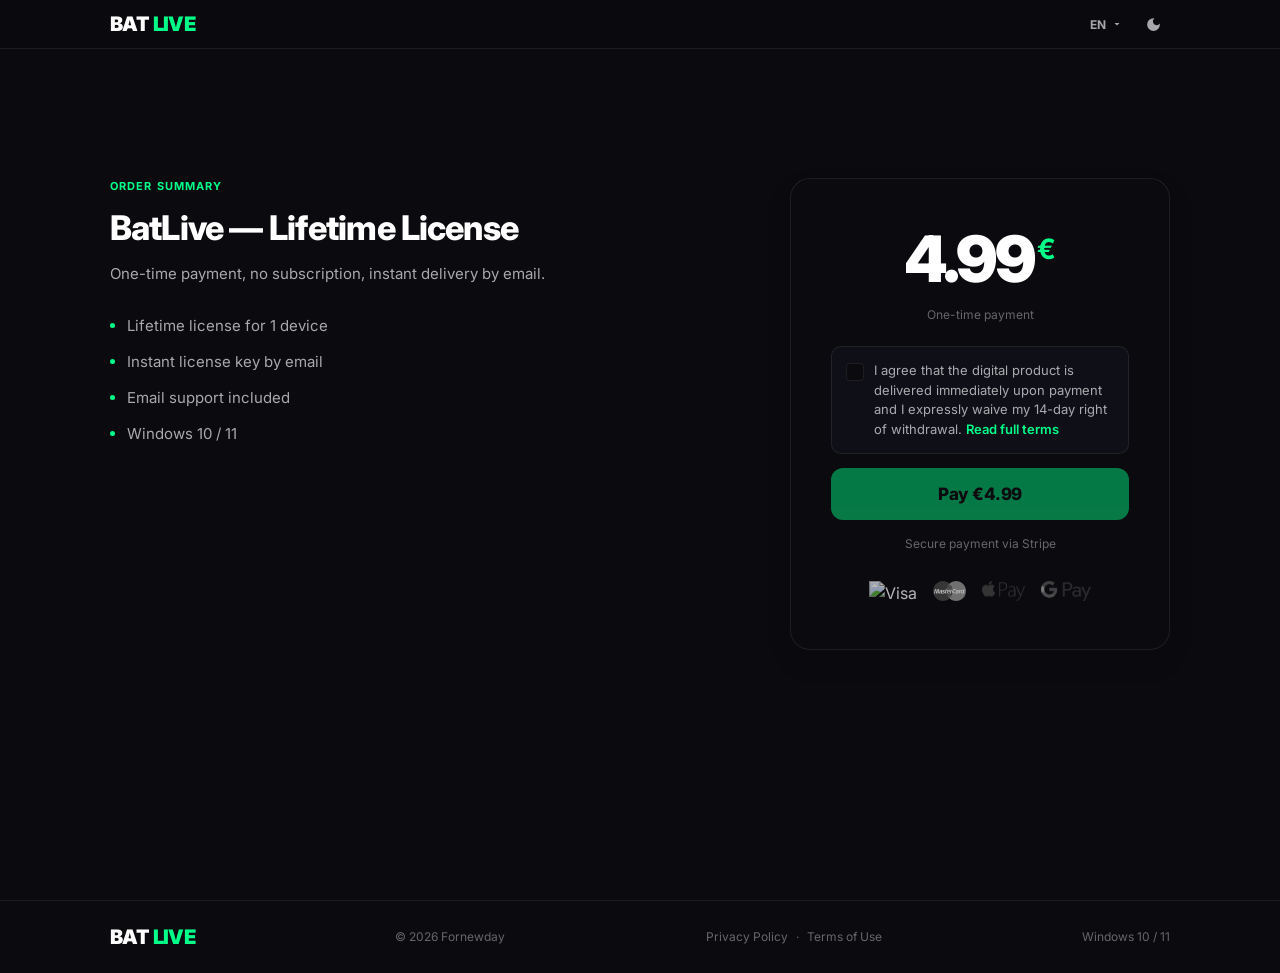
==== checkout.html @ e01558e9 "destapar landing completa" ====
<!DOCTYPE html>
<!-- ════════════════════════════════════════════════════════════════
     BATLIVE — CHECKOUT.HTML
     Página intermedia legal antes del Stripe Payment Link.
     Cliente debe aceptar renuncia al desistimiento (Art. 103.m LGDCU).

     ÍNDICE
     ────────────────────────────────────────────────────────────────
     1.  NAVBAR
     2.  CHECKOUT (resumen + casilla + botón)
     3.  FOOTER
     ════════════════════════════════════════════════════════════════ -->
<html lang="en">
<head>
  <meta charset="UTF-8">
  <script>
    // Aplicar tema guardado antes del render (evita flash)
    (function() {
      var t = localStorage.getItem('batlive-theme') || 'dark';
      document.documentElement.setAttribute('data-theme', t);
    })();
  </script>
  <meta name="viewport" content="width=device-width, initial-scale=1.0">
  <title>BatLive — Checkout</title>
  <link rel="icon" type="image/x-icon" href="img/favicon.ico">
  <link rel="icon" type="image/svg+xml" href="img/favicon.svg">
  <link rel="icon" type="image/png" sizes="96x96" href="img/favicon-96x96.png">
  <link rel="apple-touch-icon" href="img/apple-touch-icon.png">
  <link rel="manifest" href="img/site.webmanifest">
  <link rel="preconnect" href="https://fonts.googleapis.com">
  <link rel="preconnect" href="https://fonts.gstatic.com" crossorigin>
  <link href="https://fonts.googleapis.com/css2?family=Inter:wght@400;500;600;700;800;900&display=swap" rel="stylesheet">
  <link rel="stylesheet" href="style.css">
</head>
<body>

<!-- ── 1. NAVBAR ──────────────────────────────────────────── -->
<nav id="navbar">
  <div class="nav-inner">
    <a href="index.html" class="logo" style="text-decoration:none">BAT <span class="accent">LIVE</span></a>
    <div class="nav-right">
      <div class="lang-dropdown">
        <button class="lang-btn" id="lang-btn" onclick="toggleLangMenu(event)" aria-label="Idioma">
          <span id="lang-current">EN</span>
          <svg viewBox="0 0 24 24" fill="currentColor" width="12" height="12"><path d="M7 10l5 5 5-5z"/></svg>
        </button>
        <div class="lang-menu" id="lang-menu">
          <button onclick="setLang('en')" id="opt-en">English</button>
          <button onclick="setLang('es')" id="opt-es">Español</button>
          <button onclick="setLang('ru')" id="opt-ru">Русский</button>
        </div>
      </div>
      <button class="theme-btn" onclick="toggleTheme()" aria-label="Cambiar tema">
        <svg class="icon-moon" viewBox="0 0 24 24" fill="currentColor" width="17" height="17">
          <path d="M12 3a9 9 0 1 0 9 9c0-.46-.04-.92-.1-1.36a5.4 5.4 0 0 1-4.4 2.26 5.4 5.4 0 0 1-3.14-9.8c-.44-.06-.9-.1-1.36-.1z"/>
        </svg>
        <svg class="icon-sun" viewBox="0 0 24 24" fill="none" stroke="currentColor" stroke-width="2" stroke-linecap="round" width="17" height="17">
          <circle cx="12" cy="12" r="4" fill="currentColor" stroke="none"/>
          <line x1="12" y1="2"  x2="12" y2="5"/>
          <line x1="12" y1="19" x2="12" y2="22"/>
          <line x1="2"  y1="12" x2="5"  y2="12"/>
          <line x1="19" y1="12" x2="22" y2="12"/>
          <line x1="4.2"  y1="4.2"  x2="6.3"  y2="6.3"/>
          <line x1="17.7" y1="17.7" x2="19.8" y2="19.8"/>
          <line x1="4.2"  y1="19.8" x2="6.3"  y2="17.7"/>
          <line x1="17.7" y1="6.3"  x2="19.8" y2="4.2"/>
        </svg>
      </button>
    </div>
  </div>
</nav>

<!-- ── 2. CHECKOUT ────────────────────────────────────────── -->
<section class="checkout">
  <div class="container">
    <div class="checkout-card">

      <!-- columna izquierda: resumen producto -->
      <div class="checkout-left">
        <p class="eyebrow" id="co-eyebrow">Order summary</p>
        <h1 id="co-h1">BatLive — Lifetime License</h1>
        <p class="co-sub" id="co-sub">One-time payment, no subscription, instant delivery by email.</p>

        <ul class="co-includes">
          <li id="co-inc1">Lifetime license for 1 device</li>
          <li id="co-inc2">Instant license key by email</li>
          <li id="co-inc3">Email support included</li>
          <li id="co-inc4">Windows 10 / 11</li>
        </ul>
      </div>

      <!-- columna derecha: precio + casilla + botón -->
      <div class="checkout-right">
        <div class="co-price">
          <span class="co-price-num" id="co-price-num">4,99</span>
          <span class="co-price-cur">€</span>
        </div>
        <p class="co-price-note" id="co-price-note">One-time payment</p>

        <label class="co-consent">
          <input type="checkbox" id="co-consent-check">
          <span id="co-consent-text">
            I agree that the digital product is delivered immediately upon payment and I expressly waive my 14-day right of withdrawal.
            <a href="terms.html" target="_blank" id="co-terms-link">Read full terms</a>
          </span>
        </label>

        <button class="btn-primary" id="co-pay-btn" disabled onclick="goToStripe()">
          <span id="co-pay-text">Pay 4,99 €</span>
        </button>

        <p class="co-secure" id="co-secure">Secure payment via Stripe</p>

        <div class="price-methods" aria-label="Payment methods">
          <img src="./img/pay-visa.png" alt="Visa">
          <img src="./img/pay-mastercard.png" alt="Mastercard">
          <img src="./img/pay-applepay.png" alt="Apple Pay">
          <img src="./img/pay-googlepay.png" alt="Google Pay">
        </div>
      </div>

    </div>
  </div>
</section>

<!-- ── 3. FOOTER ──────────────────────────────────────────── -->
<footer>
  <div class="container footer-inner">
    <div class="logo">BAT <span class="accent">LIVE</span></div>
    <p class="footer-copy" id="footer-copy">© 2026 Fornewday</p>
    <div class="footer-links">
      <a href="privacy.html" id="footer-privacy">Privacy Policy</a>
      <span class="footer-sep">·</span>
      <a href="terms.html" id="footer-terms">Terms of Use</a>
    </div>
    <p class="footer-right" id="footer-right">Windows 10 / 11</p>
  </div>
</footer>

<script src="script.js"></script>
<script src="checkout.js"></script>
</body>
</html>
---- style.css ----
/* ════════════════════════════════════════════════════════════════
   BATLIVE — STYLE.CSS

   ÍNDICE
   ────────────────────────────────────────────────────────────────
   1.  RESET & BASE
   2.  VARIABLES (:root / [data-theme="light"])
   3.  NAVBAR
   4.  HERO
   5.  STATUS BAR
   6.  TÍTULOS / EYEBROW COMUNES
   7.  WHAT (pillars)
   8.  STATS
   9.  FEATURES
   10. SCREENSHOTS
   11. STATE (estado y ajustes)
   12. PRICING
   13. FAQ
   14. CONTACT
   15. CHECKOUT
   16. THANKYOU
   17. FOOTER
   18. SCROLL REVEAL (animaciones)
   19. ACCESIBILIDAD (prefers-reduced-motion)
   20. RESPONSIVE — TABLET (max-width: 900px)
   21. RESPONSIVE — MÓVIL (max-width: 600px)
   22. RESPONSIVE — MÓVIL PEQUEÑO (max-width: 380px)
   ════════════════════════════════════════════════════════════════ */


/* ── 1. RESET & BASE ─────────────────────────────────────────── */
*, *::before, *::after { margin: 0; padding: 0; box-sizing: border-box; }

html {
  scroll-behavior: smooth;
  font-size: 16px;
}

/* Red de seguridad: nunca scroll horizontal, pase lo que pase */
html, body {
  max-width: 100%;
  overflow-x: hidden;
}

body {
  font-family: 'Inter', -apple-system, "Segoe UI", sans-serif;
  background: var(--bg);
  color: var(--text);
  line-height: 1.6;
  transition: background 0.3s, color 0.3s;
  -webkit-font-smoothing: antialiased;
}

.accent { color: var(--accent); }

.container {
  max-width: 1140px;
  margin: 0 auto;
  padding: 0 40px;
}


/* ── 2. VARIABLES ─────────────────────────────────────────────── */
:root {
  --accent:      #00ff88;
  --accent-glow: rgba(0, 255, 136, 0.18);
  --bg:          #0a0a0f;
  --bg-2:        #0f0f18;
  --bg-3:        #13131e;
  --text:        #ffffff;
  --text-2:      rgba(255,255,255,0.65);
  --text-3:      rgba(255,255,255,0.38);
  --border:      rgba(255,255,255,0.08);
  --card-bg:     #111118;
  --nav-bg:      rgba(10,10,15,0.82);
  --shadow:      0 0 0 1px rgba(255,255,255,0.06);
}

[data-theme="light"] {
  --accent:      #00c853;
  --accent-glow: rgba(0, 200, 83, 0.15);
  --bg:          #ffffff;
  --bg-2:        #f4f4f7;
  --bg-3:        #ebebf0;
  --text:        #111118;
  --text-2:      rgba(17,17,24,0.62);
  --text-3:      rgba(17,17,24,0.38);
  --border:      rgba(17,17,24,0.08);
  --card-bg:     #f8f8fb;
  --nav-bg:      rgba(255,255,255,0.85);
  --shadow:      0 0 0 1px rgba(17,17,24,0.07);
}


/* ── 3. NAVBAR ────────────────────────────────────────────────── */
nav {
  position: fixed; top: 0; left: 0; right: 0; z-index: 100;
  background: var(--nav-bg);
  backdrop-filter: blur(14px);
  -webkit-backdrop-filter: blur(14px);
  border-bottom: 1px solid var(--border);
  transition: background 0.3s, border-color 0.3s;
}
.nav-inner {
  max-width: 1140px;
  margin: 0 auto;
  padding: 8px 40px;
  display: flex; justify-content: space-between; align-items: center;
}

nav .logo,
nav .nav-right {
  pointer-events: auto;
}

.logo {
  font-size: 20px; font-weight: 900;
  letter-spacing: -0.03em;
  color: var(--text);
  user-select: none;
}

.nav-right { display: flex; gap: 4px; align-items: center; }

/* lang */
.lang-dropdown { position: relative; }
.lang-btn {
  background: none; border: none; cursor: pointer;
  font-family: inherit; font-size: 12px; font-weight: 700;
  color: var(--text-2); letter-spacing: 0.05em;
  padding: 6px 10px; border-radius: 6px;
  display: flex; align-items: center; gap: 4px;
  transition: background 0.18s, color 0.18s;
}
.lang-btn:hover { background: var(--border); color: var(--text); }

.lang-menu {
  position: absolute; top: calc(100% + 6px); right: 0;
  min-width: 110px; padding: 5px;
  border-radius: 10px;
  background: var(--card-bg);
  border: 1px solid var(--border);
  box-shadow: 0 12px 36px rgba(0,0,0,0.24);
  display: none; flex-direction: column;
  z-index: 200;
}
.lang-menu.open { display: flex; }
.lang-menu button {
  background: none; border: none; cursor: pointer;
  font-family: inherit; font-size: 13px; font-weight: 600;
  color: var(--text-2); text-align: left;
  padding: 8px 12px; border-radius: 6px;
  transition: background 0.15s, color 0.15s;
}
.lang-menu button:hover { background: var(--border); color: var(--text); }
.lang-menu button.active { color: var(--accent); }

/* theme */
.theme-btn {
  background: none; border: none; cursor: pointer;
  color: var(--text-2); padding: 7px 8px; border-radius: 6px;
  display: flex; align-items: center;
  transition: background 0.18s, color 0.18s;
}
.theme-btn:hover { background: var(--border); color: var(--text); }

[data-theme="dark"]  .icon-sun  { display: none; }
[data-theme="light"] .icon-moon { display: none; }


/* ── 4. HERO ──────────────────────────────────────────────────── */
.hero {
  min-height: auto;
  display: flex; align-items: center;
  padding: 110px 0 80px;
}

.hero-inner {
  max-width: 1140px; margin: 0 auto; width: 100%;
  padding: 0 40px;
  display: grid;
  grid-template-columns: 1.3fr 0.7fr;
  gap: 40px;
  align-items: center;
}

.hero-text h1 {
  font-size: clamp(40px, 4.2vw, 60px);
  font-weight: 900;
  line-height: 1.08;
  letter-spacing: -0.035em;
  margin-bottom: 22px;
}

.hero-sub {
  font-size: 18px; color: var(--text-2); line-height: 1.6;
  max-width: none; margin-bottom: 40px;
  white-space: nowrap;
}

/* CTA */
.cta-block { display: flex; flex-direction: column; align-items: flex-start; gap: 12px; }

.btn-primary {
  display: inline-flex; align-items: center; gap: 10px;
  background: var(--accent); color: #0a0a0f;
  padding: 16px 32px; border-radius: 12px;
  font-size: 17px; font-weight: 800; letter-spacing: -0.01em;
  text-decoration: none; cursor: pointer;
  transition: transform 0.2s, box-shadow 0.2s;
  white-space: nowrap;
}
.btn-primary:hover {
  transform: translateY(-2px);
  box-shadow: 0 12px 36px var(--accent-glow);
}
.btn-primary:active { transform: translateY(0); }

[data-theme="light"] .btn-primary { color: #ffffff; }

.cta-note {
  font-size: 12px; color: var(--text-3); font-weight: 500;
  padding-left: 4px;
}

/* imagen hero */
.hero-visual {
  display: flex; justify-content: center; align-items: center;
}

.app-frame {
  position: relative;
  display: flex; justify-content: center; align-items: center;
}

.app-frame::before {
  content: '';
  position: absolute;
  width: 70%; height: 70%;
  background: var(--accent);
  filter: blur(80px);
  opacity: 0.07;
  border-radius: 50%;
  pointer-events: none;
}

.app-frame img {
  max-height: 560px; width: auto; max-width: 100%;
  position: relative; z-index: 1;
  border-radius: 8px;
}

.img-placeholder {
  display: flex; flex-direction: column;
  align-items: center; justify-content: center; gap: 12px;
  width: 280px; height: 460px;
  max-width: 100%;
  border: 1.5px dashed var(--border);
  border-radius: 16px;
  color: var(--text-3); font-size: 12px;
}

/* animación entrada hero */
.hero-text { animation: fade-up 0.55s ease-out both; }
.hero-visual { animation: fade-up 0.55s ease-out 0.12s both; }

@keyframes fade-up {
  from { opacity: 0; transform: translateY(24px); }
  to   { opacity: 1; transform: translateY(0); }
}


/* ── 5. STATUS BAR — firma del diseño ────────────────────────── */
.status-bar {
  display: inline-flex; align-items: center; gap: 8px;
  padding: 7px 14px;
  border-radius: 100px;
  background: var(--accent-glow);
  border: 1px solid color-mix(in srgb, var(--accent) 30%, transparent);
  font-size: 12px; font-weight: 600;
  color: var(--accent);
  margin-bottom: 26px;
  white-space: nowrap;
}

.status-dot {
  width: 7px; height: 7px; border-radius: 50%;
  background: var(--accent);
  animation: pulse-dot 2s ease-in-out infinite;
}

.status-text { opacity: 0.9; }
.status-charge { display: flex; align-items: center; opacity: 0.7; }

@keyframes pulse-dot {
  0%, 100% { opacity: 1; transform: scale(1); }
  50%       { opacity: 0.5; transform: scale(0.75); }
}


/* ── 6. TÍTULOS / EYEBROW COMUNES ────────────────────────────── */
.eyebrow {
  font-size: 11px; font-weight: 700; letter-spacing: 0.1em;
  text-transform: uppercase; color: var(--accent);
  margin-bottom: 12px;
}

section h2 {
  font-size: clamp(30px, 3.5vw, 44px);
  font-weight: 800; letter-spacing: -0.03em;
  line-height: 1.12;
  color: var(--text);
  margin-bottom: 14px;
}

.section-sub {
  font-size: 17px; color: var(--text-2); line-height: 1.55;
}


/* ── 7. WHAT (pillars) ────────────────────────────────────────── */
.what {
  padding: 62px 0;
  background: var(--bg-2);
  border-top: 1px solid var(--border);
  border-bottom: 1px solid var(--border);
}

.what-header {
  margin-bottom: 72px;
}

.pillars {
  display: grid; grid-template-columns: repeat(3, 1fr);
  gap: 16px;
}

.pillar {
  padding: 44px 36px;
  background: var(--card-bg);
  border: 1px solid var(--border);
  transition: border-color 0.25s;
}
.pillar:first-child  { border-radius: 16px 0 0 16px; }
.pillar:last-child   { border-radius: 0 16px 16px 0; }
.pillar:hover { border-color: color-mix(in srgb, var(--accent) 35%, transparent); }

.pillar-icon {
  width: 48px; height: 48px;
  display: flex; align-items: center; justify-content: center;
  border-radius: 12px;
  background: var(--border);
  color: var(--text-2);
  margin-bottom: 24px;
  transition: background 0.25s, color 0.25s;
}

.pillar-icon--accent {
  background: var(--accent-glow);
  color: var(--accent);
}

.pillar:hover .pillar-icon {
  background: var(--accent-glow);
  color: var(--accent);
}

.pillar h3 {
  font-size: 16px; font-weight: 700;
  margin-bottom: 10px; color: var(--text);
}

.pillar p {
  font-size: 15px; color: var(--text-2); line-height: 1.55;
}


/* ── 8. STATS ─────────────────────────────────────────────────── */
.stats {
  padding: 46px 0;
}

.stats-grid {
  display: grid;
  grid-template-columns: 1fr 1px 1fr 1px 1fr;
  gap: 0;
  align-items: center;
  margin-bottom: 28px;
}

.stat {
  text-align: center;
  padding: 20px 40px;
}

.stat-num {
  font-size: clamp(40px, 4.5vw, 60px);
  font-weight: 900; letter-spacing: -0.04em;
  color: var(--text); line-height: 1;
  margin-bottom: 10px;
}

.stat-unit {
  font-size: clamp(20px, 2.4vw, 30px);
  color: var(--accent);
  font-weight: 700;
}

.stat-label {
  font-size: 14px; color: var(--text-3);
  font-weight: 500; letter-spacing: 0.01em;
}

.stat-divider {
  background: var(--border);
  height: 60px;
  width: 1px;
  justify-self: center;
}

.stats-footnote {
  text-align: center;
  font-size: 11px; color: var(--text-3);
  letter-spacing: 0.01em;
}


/* ── 9. FEATURES ──────────────────────────────────────────────── */
.features {
  padding: 62px 0;
  background: var(--bg-2);
  border-top: 1px solid var(--border);
  border-bottom: 1px solid var(--border);
}

.features-header {
  margin-bottom: 64px;
}

.feat-grid {
  list-style: none;
  display: grid;
  grid-template-columns: 1fr 1fr;
  column-gap: 60px;
  row-gap: 0;
}

.feat-item {
  display: flex; align-items: flex-start; gap: 18px;
  padding: 22px 0;
  border-bottom: 1px solid var(--border);
}
.feat-grid > .feat-item:nth-child(1),
.feat-grid > .feat-item:nth-child(2) {
  border-top: 1px solid var(--border);
}

.feat-icon {
  flex-shrink: 0;
  width: 48px; height: 48px;
  display: flex; align-items: center; justify-content: center;
  border-radius: 12px;
  background: var(--border);
  color: var(--text-2);
  margin-top: 2px;
  transition: background 0.2s, color 0.2s;
}
.feat-icon svg {
  width: 26px; height: 26px;
}
.feat-item:hover .feat-icon {
  background: var(--accent-glow);
  color: var(--accent);
}

.feat-item strong {
  display: block;
  font-size: 16px; font-weight: 700;
  color: var(--text); margin-bottom: 4px;
}
.feat-item p {
  font-size: 15px; color: var(--text-2); line-height: 1.5; margin: 0;
}

/* ── 10. SCREENSHOTS ──────────────────────────────────────────── */
.screenshots {
  padding: 62px 0 50px;
}
.screenshots-header {
  margin-bottom: 56px;
}
.ss-grid-top {
  display: grid;
  grid-template-columns: repeat(3, 1fr);
  gap: 60px;
  margin-bottom: 0;
}
.ss-item {
  display: flex; flex-direction: column;
}
.ss-item img {
  width: 100%;
  max-width: 340px;
  border-radius: 10px;
  border: 1px solid var(--border);
  display: block;
}
.ss-placeholder {
  display: none;
  width: 100%; aspect-ratio: 476/803;
  border: 1.5px dashed var(--border);
  border-radius: 10px;
  align-items: center; justify-content: center;
  font-size: 11px; color: var(--text-3);
}
.ss-caption {
  margin-top: 10px;
  font-size: 12px; color: var(--text-3);
  text-align: center;
}


/* ── 11. STATE (estado y ajustes) ─────────────────────────────── */
.state {
  padding: 62px 0;
  background: var(--bg-2);
  border-top: 1px solid var(--border);
  border-bottom: 1px solid var(--border);
}
.state-header {
  margin-bottom: 56px;
}

.state-grid {
  display: flex;
  justify-content: space-between;
  align-items: flex-start;
  gap: 40px;
  margin-bottom: 64px;
}
.state-shot {
  display: block;
  max-width: 520px;
  width: 47%;
  height: auto;
  border-radius: 12px;
  border: 1px solid var(--border);
  box-shadow: var(--shadow), 0 20px 48px rgba(0,0,0,0.24);
}
.state-shot--left  { margin-right: auto; }
.state-shot--right { margin-left: auto; }

.state-diag {
  display: flex; align-items: flex-start; gap: 18px;
  max-width: none;
  margin: 0;
}
.state-diag-icon {
  flex-shrink: 0;
  width: 48px; height: 48px;
  display: flex; align-items: center; justify-content: center;
  border-radius: 12px;
  background: color-mix(in srgb, var(--accent) 12%, transparent);
  color: var(--accent);
  margin-top: 2px;
}
.state-diag-icon svg {
  width: 26px; height: 26px;
}
.state-diag-text h3 {
  font-size: 16px; font-weight: 800;
  color: var(--text); margin: 0 0 6px;
  letter-spacing: -0.01em;
}
.state-diag-text p {
  font-size: 15px; color: var(--text-2);
  line-height: 1.6; margin: 0;
}
.state-diag-text .dot-sep {
  display: inline-block;
  width: 5px; height: 5px;
  border-radius: 50%;
  background: var(--accent);
  vertical-align: middle;
  margin: 0 6px 2px;
}


/* ── 12. PRICING ──────────────────────────────────────────────── */
.pricing {
  padding: 62px 0;
}
.pricing-card {
  display: grid;
  grid-template-columns: 1fr 380px;
  gap: 60px;
  align-items: start;
}
.pricing-left h2 {
  white-space: nowrap;
}

.price-perks {
  list-style: none;
  margin-top: 28px;
  display: flex; flex-direction: column; gap: 18px;
}
.price-perks li {
  display: flex; align-items: center; gap: 12px;
  font-size: 15px; color: var(--text-2);
}
.price-perks li::before {
  content: '';
  width: 5px; height: 5px;
  border-radius: 50%;
  background: var(--accent);
  flex-shrink: 0;
}

.price-extra-block {
  display: flex;
  align-items: center;
  gap: 12px;
  margin-top: 32px;
  padding-left: 0;
}
.price-extra-icon {
  flex-shrink: 0;
  width: 48px; height: 48px;
  display: flex; align-items: center; justify-content: center;
  border-radius: 12px;
  background: color-mix(in srgb, var(--accent) 12%, transparent);
  color: var(--accent);
}
.price-extra {
  font-size: 15px;
  color: var(--text-2);
  line-height: 1.5;
  margin: 0;
  white-space: nowrap;
}
.price-methods {
  display: flex;
  justify-content: center;
  align-items: center;
  gap: 16px;
  margin-top: 14px;
}
.price-methods img {
  height: 20px;
  width: auto;
  display: block;
  opacity: 0.7;
}

.pricing-right {
  display: flex; flex-direction: column;
  align-items: center; gap: 20px;
  padding: 48px 40px;
  border-radius: 20px;
  background: var(--bg);
  border: 1px solid var(--border);
  box-shadow: 0 12px 32px rgba(0,0,0,0.06);
  text-align: center;
  width: 100%;
}
.pricing-right .price-amount {
  margin-bottom: 8px;
}
.price-amount {
  display: flex; align-items: flex-start; gap: 4px;
  line-height: 1;
}
.price-num {
  font-size: 64px; font-weight: 900;
  letter-spacing: -0.04em;
  color: var(--text);
}
.price-currency {
  font-size: 28px; font-weight: 700;
  color: var(--accent);
  padding-top: 8px;
}

.price-secure {
  font-size: 12px; color: var(--text-3);
}

.pricing-right .btn-primary {
  padding: 16px 56px;
  font-size: 17px;
}


/* ── 13. FAQ ──────────────────────────────────────────────────── */
.faq {
  padding: 62px 0;
  background: var(--bg-2);
  border-top: 1px solid var(--border);
  border-bottom: 1px solid var(--border);
}
.faq-header { margin-bottom: 48px; }
.faq-list {
  display: grid;
  grid-template-columns: 1fr 1fr;
  grid-template-rows: repeat(5, auto);
  grid-auto-flow: column;
  gap: 0 60px;
}
.faq-item {
  border-bottom: 1px solid var(--border);
}
.faq-item:nth-child(1),
.faq-item:nth-child(6) {
  border-top: 1px solid var(--border);
}
.faq-q {
  width: 100%; background: none; border: none;
  display: flex; justify-content: space-between; align-items: center;
  padding: 22px 0; gap: 20px;
  font-family: inherit; font-size: 16px; font-weight: 600;
  color: var(--text); cursor: pointer; text-align: left;
}
.faq-arrow {
  flex-shrink: 0; color: var(--text-3);
  transition: transform 0.25s;
}
.faq-item.open .faq-arrow { transform: rotate(180deg); }
.faq-a {
  overflow: hidden; max-height: 0;
  transition: max-height 0.3s ease, padding 0.3s ease;
}
.faq-item.open .faq-a { max-height: 200px; padding-bottom: 20px; }
.faq-a p { font-size: 15px; color: var(--text-2); line-height: 1.6; }


/* ── 14. CONTACT ──────────────────────────────────────────────── */
.contact {
  padding: 50px 0;
}
.contact-inner {
  display: flex; align-items: center; gap: 32px;
  flex-wrap: wrap;
}
.contact-icon {
  width: 48px; height: 48px; flex-shrink: 0;
  display: flex; align-items: center; justify-content: center;
  border-radius: 12px;
  background: color-mix(in srgb, var(--accent) 12%, transparent);
  color: var(--accent);
}
.contact-text { flex: 1; min-width: 200px; }
.contact-text h2 {
  font-size: 22px; font-weight: 800;
  margin-bottom: 6px;
}
.contact-text p { font-size: 15px; color: var(--text-2); }

/* modal soporte */
.modal-overlay {
  display: none;
  position: fixed; inset: 0; z-index: 1000;
  background: rgba(0,0,0,0.55);
  backdrop-filter: blur(6px);
  -webkit-backdrop-filter: blur(6px);
  align-items: center; justify-content: center;
}
.modal-overlay.open {
  display: flex;
}

.modal-box {
  position: relative;
  width: 100%; max-width: 480px;
  margin: 20px;
  padding: 40px 36px 36px;
  border-radius: 20px;
  background: var(--card-bg);
  border: 1px solid var(--border);
  box-shadow: 0 24px 64px rgba(0,0,0,0.35);
  animation: modal-in 0.25s ease-out;
}

@keyframes modal-in {
  from { opacity: 0; transform: translateY(16px) scale(0.97); }
  to   { opacity: 1; transform: translateY(0) scale(1); }
}

.modal-close {
  position: absolute; top: 16px; right: 16px;
  background: none; border: none; cursor: pointer;
  color: var(--text-3); padding: 4px;
  border-radius: 6px;
  transition: background 0.18s, color 0.18s;
}
.modal-close:hover {
  background: var(--border); color: var(--text);
}

.modal-box h3 {
  font-size: 20px; font-weight: 800;
  color: var(--text); margin-bottom: 24px;
}

.modal-box label {
  display: block;
  font-size: 12px; font-weight: 700;
  color: var(--text-3);
  letter-spacing: 0.04em;
  text-transform: uppercase;
  margin-bottom: 6px;
}

.modal-box input,
.modal-box select,
.modal-box textarea {
  width: 100%;
  padding: 12px 14px;
  border-radius: 10px;
  border: 1px solid var(--border);
  background: var(--bg);
  color: var(--text);
  font-family: inherit;
  font-size: 15px;
  margin-bottom: 18px;
  transition: border-color 0.2s;
  outline: none;
}
.modal-box input:focus,
.modal-box select:focus,
.modal-box textarea:focus {
  border-color: var(--accent);
}

.modal-box select {
  cursor: pointer;
  appearance: none;
  -webkit-appearance: none;
  background-image: url("data:image/svg+xml,%3Csvg viewBox='0 0 24 24' fill='%2388888a' xmlns='http://www.w3.org/2000/svg'%3E%3Cpath d='M7 10l5 5 5-5z'/%3E%3C/svg%3E");
  background-repeat: no-repeat;
  background-position: right 12px center;
  background-size: 16px;
  padding-right: 36px;
}

.modal-box textarea {
  resize: vertical;
  min-height: 100px;
}

.modal-box .btn-primary {
  width: 100%;
  justify-content: center;
  margin-top: 4px;
  border: none;
  outline: none;
  font-family: inherit;
}
.modal-box .btn-primary:focus,
.modal-box .btn-primary:focus-visible {
  outline: none;
  box-shadow: 0 12px 36px var(--accent-glow);
}
.modal-box .btn-primary:disabled {
  opacity: 0.6;
  cursor: not-allowed;
  transform: none;
  box-shadow: none;
}

.modal-status {
  text-align: center;
  font-size: 13px;
  font-weight: 600;
  margin-top: 14px;
  min-height: 20px;
}
.modal-status.ok  { color: var(--accent); }
.modal-status.err { color: #ff5555; }


/* ── 15. CHECKOUT ─────────────────────────────────────────────── */
.checkout {
  padding: 130px 0 80px;
  min-height: 100vh;
}

.checkout-card {
  display: grid;
  grid-template-columns: 1fr 380px;
  gap: 60px;
  align-items: start;
  padding: 48px 0;
}

.checkout-left h1 {
  font-size: clamp(26px, 3vw, 34px);
  font-weight: 800;
  letter-spacing: -0.025em;
  line-height: 1.2;
  margin: 6px 0 14px;
  color: var(--text);
}

.co-sub {
  font-size: 15px;
  color: var(--text-2);
  line-height: 1.55;
  margin-bottom: 28px;
}

.co-includes {
  list-style: none;
  display: flex; flex-direction: column;
  gap: 12px;
  margin-bottom: 32px;
}
.co-includes li {
  display: flex; align-items: center; gap: 12px;
  font-size: 15px;
  color: var(--text-2);
}
.co-includes li::before {
  content: '';
  width: 5px; height: 5px;
  border-radius: 50%;
  background: var(--accent);
  flex-shrink: 0;
}

/* columna derecha */
.checkout-right {
  display: flex; flex-direction: column;
  align-items: center; gap: 14px;
  padding: 48px 40px;
  border-radius: 20px;
  background: var(--bg);
  border: 1px solid var(--border);
  box-shadow: 0 12px 32px rgba(0,0,0,0.06);
  text-align: center;
  width: 100%;
}

.co-price {
  display: flex; align-items: flex-start; gap: 4px;
  line-height: 1;
}
.co-price-num {
  font-size: 64px; font-weight: 900;
  letter-spacing: -0.04em;
  color: var(--text);
}
.co-price-cur {
  font-size: 28px; font-weight: 700;
  color: var(--accent);
  padding-top: 8px;
}
.co-price-note {
  font-size: 12px; color: var(--text-3);
  margin-bottom: 8px;
}

.co-consent {
  display: flex; align-items: flex-start; gap: 10px;
  text-align: left;
  font-size: 13px;
  color: var(--text-2);
  line-height: 1.5;
  padding: 14px;
  border-radius: 10px;
  background: var(--bg-2);
  border: 1px solid var(--border);
  cursor: pointer;
  width: 100%;
}
.co-consent input[type="checkbox"] {
  flex-shrink: 0;
  width: 18px; height: 18px;
  margin-top: 2px;
  cursor: pointer;
  appearance: none;
  -webkit-appearance: none;
  border: 1.5px solid var(--border);
  border-radius: 4px;
  background: var(--bg);
  position: relative;
  transition: background 0.15s, border-color 0.15s;
}
.co-consent input[type="checkbox"]:checked {
  background: var(--accent);
  border-color: var(--accent);
}
.co-consent input[type="checkbox"]:checked::after {
  content: '';
  position: absolute;
  left: 5px; top: 1px;
  width: 5px; height: 10px;
  border: solid #ffffff;
  border-width: 0 2px 2px 0;
  transform: rotate(45deg);
}
.co-consent a {
  color: var(--accent);
  text-decoration: none;
  font-weight: 600;
}
.co-consent a:hover { text-decoration: underline; }

#co-pay-btn {
  width: 100%;
  justify-content: center;
  border: none;
  outline: none;
  font-family: inherit;
}
#co-pay-btn:disabled {
  opacity: 0.45;
  cursor: not-allowed;
  transform: none;
  box-shadow: none;
}
#co-pay-btn:focus,
#co-pay-btn:focus-visible {
  outline: none;
}

.co-secure {
  font-size: 12px; color: var(--text-3);
}


/* ── 16. THANKYOU ─────────────────────────────────────────────── */
.thankyou {
  padding: 130px 0 80px;
  min-height: 100vh;
  display: flex;
  align-items: center;
}
.thankyou-card {
  max-width: 820px;
  margin: 0 auto;
  padding: 56px;
  border-radius: 20px;
  background: var(--bg);
  border: 1px solid var(--border);
  box-shadow: 0 12px 32px rgba(0,0,0,0.06);
  text-align: center;
}
.thankyou-check {
  width: 72px; height: 72px;
  margin: 0 auto 28px;
  display: flex; align-items: center; justify-content: center;
  border-radius: 50%;
  background: color-mix(in srgb, var(--accent) 15%, transparent);
  color: var(--accent);
}
.thankyou-card h1 {
  font-size: clamp(26px, 3vw, 34px);
  font-weight: 800;
  letter-spacing: -0.025em;
  line-height: 1.2;
  margin-bottom: 14px;
  color: var(--text);
}
.ty-sub {
  font-size: 15px;
  color: var(--text-2);
  line-height: 1.6;
  margin-bottom: 28px;
  text-align: left;
  max-width: 720px;
  margin-left: auto;
  margin-right: auto;
}
.ty-list {
  list-style: none;
  display: flex; flex-direction: column;
  gap: 10px;
  margin-bottom: 32px;
  text-align: left;
  max-width: 720px;
  margin-left: auto;
  margin-right: auto;
  padding: 0;
}
.ty-list li {
  display: flex; align-items: center; gap: 12px;
  font-size: 15px;
  color: var(--text-2);
}
.ty-list li::before {
  content: '';
  width: 5px; height: 5px;
  border-radius: 50%;
  background: var(--accent);
  flex-shrink: 0;
}


/* ── 17. FOOTER ───────────────────────────────────────────────── */
footer {
  padding: 20px 0;
  border-top: 1px solid var(--border);
}

.footer-inner {
  display: flex; align-items: center; justify-content: space-between;
  gap: 20px;
}

.footer-copy {
  font-size: 12px; color: var(--text-3);
}
.footer-copy a {
  color: var(--text-3); text-decoration: none;
}
.footer-copy a:hover { color: var(--accent); }

.footer-right {
  font-size: 12px; color: var(--text-3);
}

.footer-links {
  display: flex; align-items: center; gap: 8px;
  font-size: 12px;
}
.footer-links a {
  color: var(--text-3); text-decoration: none;
}
.footer-links a:hover { color: var(--accent); }
.footer-sep { color: var(--text-3); }


/* ── 18. SCROLL REVEAL ────────────────────────────────────────── */
.reveal { opacity: 0; transform: translateY(28px); transition: opacity 0.6s ease, transform 0.6s ease; }
.reveal.visible { opacity: 1; transform: translateY(0); }

.reveal-child { opacity: 0; transform: translateY(20px); transition: opacity 0.5s ease, transform 0.5s ease; }
.reveal-child.visible { opacity: 1; transform: translateY(0); }


/* ── 19. ACCESIBILIDAD ────────────────────────────────────────── */
@media (prefers-reduced-motion: reduce) {
  *, *::before, *::after { animation-duration: 0.01ms !important; transition-duration: 0.01ms !important; }
}


/* ════════════════════════════════════════════════════════════════
   20. RESPONSIVE — TABLET (max-width: 900px)
   ════════════════════════════════════════════════════════════════ */
@media (max-width: 900px) {

  /* HERO */
  .hero-inner {
    grid-template-columns: 1fr;
    text-align: center;
    gap: 48px;
  }
  .hero-text { align-items: center; display: flex; flex-direction: column; }
  .hero-sub  { max-width: 100%; white-space: normal; }
  .cta-block { align-items: center; }
  .hero-visual { order: -1; }
  .app-frame img { max-height: 340px; }

  /* WHAT */
  .pillars { grid-template-columns: 1fr; gap: 2px; }
  .pillar:first-child { border-radius: 16px 16px 0 0; }
  .pillar:last-child  { border-radius: 0 0 16px 16px; }

  /* STATS */
  .stats-grid { grid-template-columns: 1fr; gap: 0; }
  .stat-divider { display: none; }
  .stat { padding: 28px 20px; }

  /* SCREENSHOTS */
  .ss-grid-top { grid-template-columns: repeat(2, 1fr); gap: 24px; }

  /* PRICING */
  .pricing-card { grid-template-columns: 1fr; gap: 48px; }
  .pricing-right { padding: 36px 24px; }
  .pricing-left h2 { white-space: normal; }
  .price-extra { white-space: normal; }

  /* CONTACT */
  .contact-inner { flex-direction: column; align-items: flex-start; }
  .modal-box { padding: 32px 28px 28px; }

  /* CHECKOUT */
  .checkout-card { grid-template-columns: 1fr; gap: 40px; padding: 36px; }

  /* FAQ — 1 columna en tablet/móvil */
  .faq-list {
    grid-template-columns: 1fr;
    grid-template-rows: none;
    grid-auto-flow: row;
  }
  .faq-item:nth-child(2) { border-top: none; }

  /* FOOTER */
  .footer-inner { flex-direction: column; text-align: center; gap: 12px; }
}


/* ════════════════════════════════════════════════════════════════
   21. RESPONSIVE — MÓVIL (max-width: 600px)
   ════════════════════════════════════════════════════════════════ */
@media (max-width: 600px) {

  .container { padding: 0 20px; }

  /* NAVBAR */
  nav { padding: 0; }
  .nav-inner { padding: 12px 20px; }

  /* HERO */
  .hero { padding: 90px 0 50px; }
  .hero-inner { padding: 0 20px; }
  .hero-text h1 { font-size: clamp(32px, 9vw, 40px); }

  /* SECTION H2 — más pequeño en móvil */
  section h2 { font-size: clamp(24px, 6vw, 30px); }
  .status-bar { white-space: normal; text-align: center; }
  .app-frame img { max-height: 280px; }
  .img-placeholder { width: 220px; height: 360px; }

  /* SECCIONES — padding vertical reducido */
  .what, .stats, .features, .screenshots, .state, .pricing, .faq { padding: 40px 0; }
  .contact { padding: 40px 0; }

  /* WHAT */
  .pillar { padding: 32px 24px; }

  /* FEATURES — 1 columna en móvil */
  .feat-grid {
    grid-template-columns: 1fr;
    column-gap: 0;
  }
  .feat-grid > .feat-item:nth-child(2) {
    border-top: none;
  }

  /* SCREENSHOTS */
  .ss-grid-top { grid-template-columns: 1fr; gap: 16px; }
  .ss-item img { max-width: 280px; margin: 0 auto; }

  /* PRICING */
  .price-num { font-size: 56px; }
  .price-currency { font-size: 26px; }
  .price-methods { flex-wrap: wrap; }

  /* CTA / botones */
  .btn-primary { font-size: 17px; padding: 14px 24px; width: 100%; justify-content: center; }
  .cta-block { width: 100%; }

  /* Botón hero un poco más estrecho */
  .hero .btn-primary { width: 90%; }

  /* FAQ */
  .faq-q { font-size: 15px; }

  /* CONTACT */
  .contact-text h2 { font-size: 18px; }

  /* CONTACT MODAL */
  .modal-box { margin: 12px; padding: 28px 20px 24px; }

  /* CHECKOUT */
  .checkout { padding: 100px 0 60px; }
  .checkout-card { padding: 28px 20px; gap: 32px; }
  .checkout-right { padding: 28px 20px; }
  .co-price-num { font-size: 52px; }
  .co-price-cur { font-size: 24px; }

  /* STATE — apilar capturas verticalmente, Ajustes arriba */
  .state-grid {
    flex-direction: column;
    align-items: center;
    gap: 32px;
  }
  .state-shot {
    max-width: 340px;
    width: 100%;
  }
  .state-shot--left {
    margin: 0;
    order: 2;
  }
  .state-shot--right {
    margin: 0;
    order: 1;
  }
}


/* ════════════════════════════════════════════════════════════════
   22. RESPONSIVE — MÓVIL PEQUEÑO (max-width: 380px)
   ════════════════════════════════════════════════════════════════ */
@media (max-width: 380px) {
  .hero-text h1 { font-size: clamp(32px, 10vw, 38px); }
  .pillar { padding: 26px 18px; }
  .price-extra-block { flex-direction: column; text-align: center; }
}
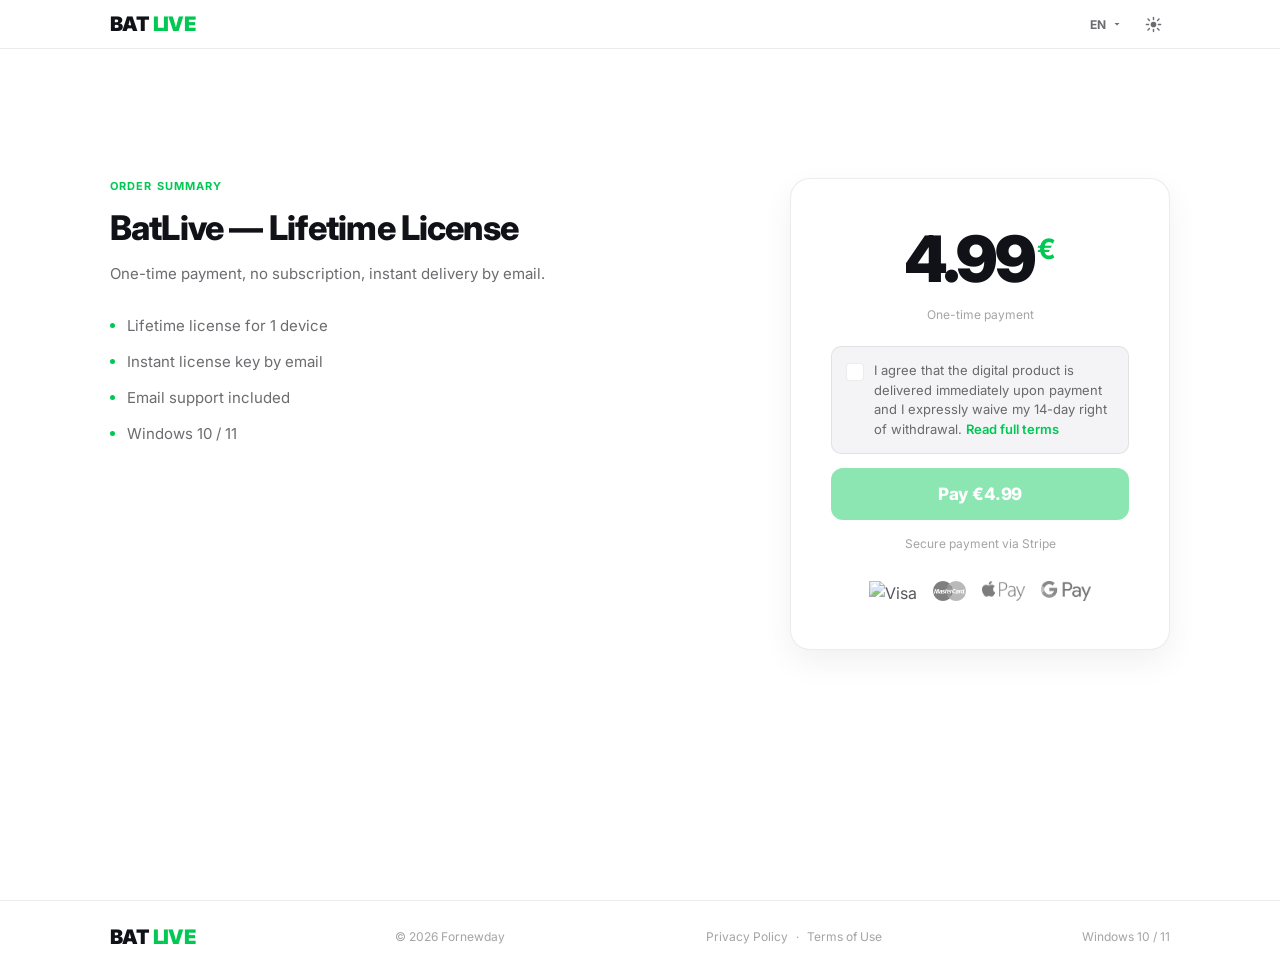
==== commit d6136230: "tema claro por defecto" ====
--- a/checkout.html
+++ b/checkout.html
@@ -16,7 +16,7 @@
   <script>
     // Aplicar tema guardado antes del render (evita flash)
     (function() {
-      var t = localStorage.getItem('batlive-theme') || 'dark';
+      var t = localStorage.getItem('batlive-theme') || 'light';
       document.documentElement.setAttribute('data-theme', t);
     })();
   </script>
--- a/style.css
+++ b/style.css
@@ -248,6 +248,7 @@
   max-height: 560px; width: auto; max-width: 100%;
   position: relative; z-index: 1;
   border-radius: 8px;
+  border: 1px solid var(--border);
 }
 
 .img-placeholder {
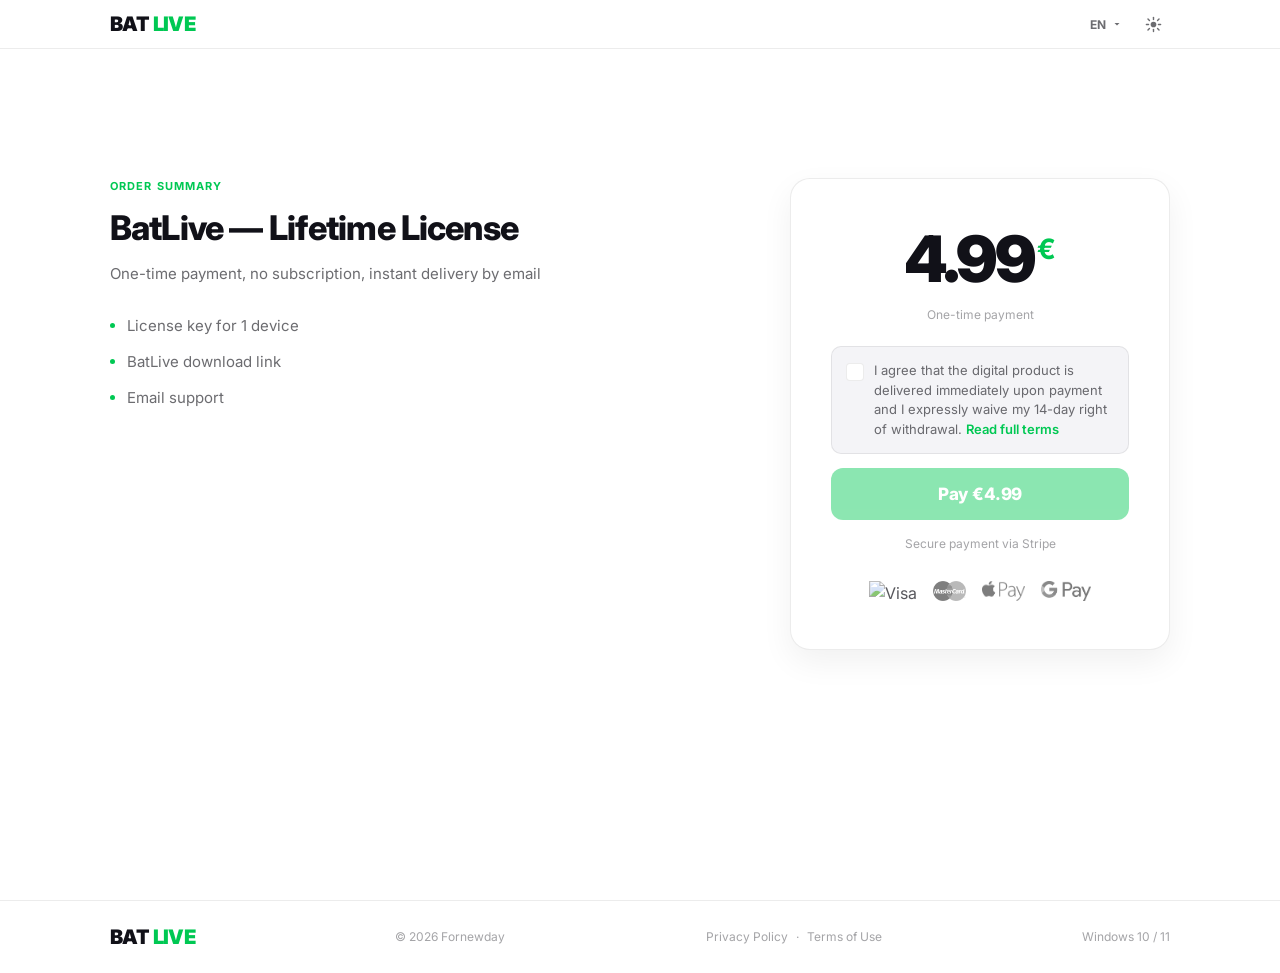
==== commit c0fbdf93: "checkout: mejorar bullets sin redundancias + añadir soporte email" ====
--- a/checkout.html
+++ b/checkout.html
@@ -82,10 +82,9 @@
         <p class="co-sub" id="co-sub">One-time payment, no subscription, instant delivery by email.</p>
 
         <ul class="co-includes">
-          <li id="co-inc1">Lifetime license for 1 device</li>
-          <li id="co-inc2">Instant license key by email</li>
-          <li id="co-inc3">Email support included</li>
-          <li id="co-inc4">Windows 10 / 11</li>
+          <li id="co-inc1">License key for 1 device</li>
+          <li id="co-inc2">BatLive download link</li>
+          <li id="co-inc3">Email support</li>
         </ul>
       </div>
 
--- a/style.css
+++ b/style.css
@@ -202,9 +202,10 @@
 .cta-block { display: flex; flex-direction: column; align-items: flex-start; gap: 12px; }
 
 .btn-primary {
-  display: inline-flex; align-items: center; gap: 10px;
+  display: inline-flex; align-items: center; justify-content: center; gap: 10px;
   background: var(--accent); color: #0a0a0f;
-  padding: 16px 32px; border-radius: 12px;
+  width: 280px;
+  padding: 16px 0; border-radius: 12px;
   font-size: 17px; font-weight: 800; letter-spacing: -0.01em;
   text-decoration: none; cursor: pointer;
   transition: transform 0.2s, box-shadow 0.2s;
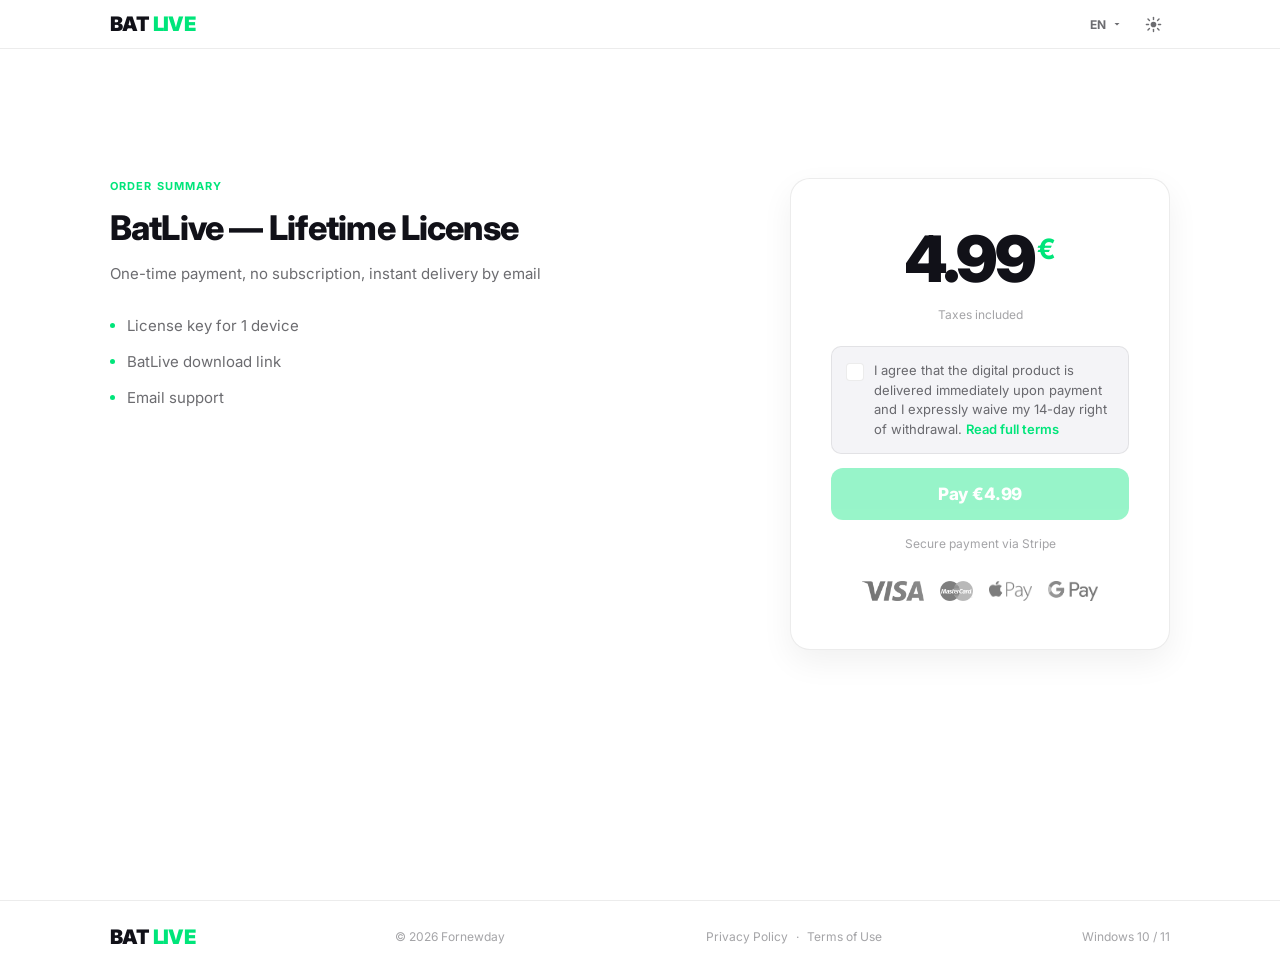
==== commit f936b000: "legal: add taxes included notes in 3 languages" ====
--- a/checkout.html
+++ b/checkout.html
@@ -94,7 +94,7 @@
           <span class="co-price-num" id="co-price-num">4,99</span>
           <span class="co-price-cur">€</span>
         </div>
-        <p class="co-price-note" id="co-price-note">One-time payment</p>
+        <p class="co-price-note" id="co-price-note">Taxes included</p>
 
         <label class="co-consent">
           <input type="checkbox" id="co-consent-check">
--- a/style.css
+++ b/style.css
@@ -22,9 +22,12 @@
    17. FOOTER
    18. SCROLL REVEAL (animaciones)
    19. ACCESIBILIDAD (prefers-reduced-motion)
-   20. RESPONSIVE — TABLET (max-width: 900px)
-   21. RESPONSIVE — MÓVIL (max-width: 600px)
-   22. RESPONSIVE — MÓVIL PEQUEÑO (max-width: 380px)
+   20. REVIEW
+   21. REVIEWS (sección landing)
+   22. RESPONSIVE — TABLET (max-width: 900px)
+   23. RESPONSIVE — MÓVIL (max-width: 600px)
+   24. RESPONSIVE — MÓVIL PEQUEÑO (max-width: 380px)
+   25. RESPONSIVE — MÓVIL HORIZONTAL
    ════════════════════════════════════════════════════════════════ */
 
 
@@ -62,8 +65,8 @@
 
 /* ── 2. VARIABLES ─────────────────────────────────────────────── */
 :root {
-  --accent:      #00ff88;
-  --accent-glow: rgba(0, 255, 136, 0.18);
+  --accent:      #00e57a;
+  --accent-glow: rgba(0, 229, 122, 0.18);
   --bg:          #0a0a0f;
   --bg-2:        #0f0f18;
   --bg-3:        #13131e;
@@ -77,8 +80,8 @@
 }
 
 [data-theme="light"] {
-  --accent:      #00c853;
-  --accent-glow: rgba(0, 200, 83, 0.15);
+  --accent:      #00e57a;
+  --accent-glow: rgba(0, 229, 122, 0.15);
   --bg:          #ffffff;
   --bg-2:        #f4f4f7;
   --bg-3:        #ebebf0;
@@ -172,7 +175,7 @@
 .hero {
   min-height: auto;
   display: flex; align-items: center;
-  padding: 110px 0 80px;
+  padding: 110px 0 65px;
 }
 
 .hero-inner {
@@ -181,7 +184,7 @@
   display: grid;
   grid-template-columns: 1.3fr 0.7fr;
   gap: 40px;
-  align-items: center;
+  align-items: stretch;
 }
 
 .hero-text h1 {
@@ -198,12 +201,60 @@
   white-space: nowrap;
 }
 
+/* vídeo demo */
+.hero-video-wrap {
+  position: relative;
+  width: 100%;
+  max-width: 420px;
+  margin-bottom: 40px;
+}
+
+.hero-video {
+  display: block;
+  width: 100%;
+  height: auto;
+  border-radius: 16px;
+  border: 1px solid var(--border);
+  box-shadow: var(--shadow);
+}
+
+.sound-toggle {
+  position: absolute;
+  bottom: 10px;
+  right: 10px;
+  background: rgba(0, 0, 0, 0.6);
+  color: var(--accent);
+  border: 2px solid var(--accent);
+  border-radius: 50%;
+  width: 25px;
+  height: 25px;
+  display: flex;
+  align-items: center;
+  justify-content: center;
+  cursor: pointer;
+  transition: all 0.2s ease;
+}
+@media (hover: hover) {
+  .sound-toggle:hover {
+    background: var(--accent);
+    color: var(--bg);
+  }
+}
+.sound-toggle .sound-wave { display: none; }
+.sound-toggle.is-unmuted .sound-x { display: none; }
+.sound-toggle.is-unmuted .sound-wave { display: inline; }
+
+.expand-toggle {
+  right: 10px;
+  bottom: 10px;
+}
+
 /* CTA */
 .cta-block { display: flex; flex-direction: column; align-items: flex-start; gap: 12px; }
 
 .btn-primary {
   display: inline-flex; align-items: center; justify-content: center; gap: 10px;
-  background: var(--accent); color: #0a0a0f;
+  background: color-mix(in srgb, var(--accent) 90%, transparent); color: #0a0a0f;
   width: 280px;
   padding: 16px 0; border-radius: 12px;
   font-size: 17px; font-weight: 800; letter-spacing: -0.01em;
@@ -226,12 +277,13 @@
 
 /* imagen hero */
 .hero-visual {
-  display: flex; justify-content: center; align-items: center;
+  display: flex; justify-content: center; align-items: flex-start;
 }
 
 .app-frame {
   position: relative;
-  display: flex; justify-content: center; align-items: center;
+  display: flex; justify-content: center; align-items: flex-start;
+  width: 100%;
 }
 
 .app-frame::before {
@@ -246,10 +298,90 @@
 }
 
 .app-frame img {
-  max-height: 560px; width: auto; max-width: 100%;
+  width: 100%; height: auto;
+  max-width: 100%;
+  object-fit: contain;
   position: relative; z-index: 1;
   border-radius: 8px;
   border: 1px solid var(--border);
+}
+
+/* modal de ampliación de vídeo */
+.video-modal {
+  position: fixed;
+  inset: 0;
+  background: rgba(0, 0, 0, 0.75);
+  display: none;
+  align-items: center;
+  justify-content: center;
+  z-index: 1000;
+  padding: 24px;
+}
+.video-modal.open { display: flex; }
+
+.video-modal-panel {
+  position: relative;
+  display: flex;
+  flex-direction: column;
+  max-width: 90vw;
+  max-height: 90vh;
+}
+
+.video-modal-close {
+  position: absolute;
+  top: 20px;
+  right: 20px;
+  width: 25px;
+  height: 25px;
+  z-index: 10;
+}
+
+.video-modal-inner {
+  display: flex;
+  flex: 1;
+}
+.video-modal-inner .hero-video-wrap {
+  width: auto;
+  max-width: none;
+  margin-bottom: 0;
+}
+.video-modal-inner .hero-video {
+  width: auto;
+  height: auto;
+  max-width: 88vw;
+  max-height: 78vh;
+  object-fit: contain;
+  border-radius: 0;
+  border: none;
+}
+.video-modal-inner .expand-toggle {
+  display: none;
+}
+
+.video-modal-sound-row {
+  display: none;
+  position: absolute;
+  right: 20px;
+  bottom: 60px;
+  flex-direction: row-reverse;
+  flex-wrap: nowrap;
+  align-items: center;
+  gap: 10px;
+  white-space: nowrap;
+  background: transparent;
+  padding: 0;
+}
+.video-modal.open .video-modal-sound-row {
+  display: flex;
+}
+.video-modal-sound-row .hero-video-caption {
+  margin: 0;
+  font-size: 12px;
+  color: rgba(255, 255, 255, 0.75);
+  transform: translateX(-100px);
+}
+.video-modal-sound-row .sound-toggle {
+  position: static;
 }
 
 .img-placeholder {
@@ -530,7 +662,7 @@
   border-bottom: 1px solid var(--border);
 }
 .state-header {
-  margin-bottom: 56px;
+  margin-bottom: 24px;
 }
 
 .state-grid {
@@ -538,7 +670,7 @@
   justify-content: space-between;
   align-items: flex-start;
   gap: 40px;
-  margin-bottom: 64px;
+  margin-bottom: 36px;
 }
 .state-shot {
   display: block;
@@ -653,6 +785,10 @@
   width: auto;
   display: block;
   opacity: 0.7;
+}
+[data-theme="dark"] .price-methods img {
+  opacity: 1;
+  filter: invert(0.7);
 }
 
 .pricing-right {
@@ -667,8 +803,15 @@
   width: 100%;
 }
 .pricing-right .price-amount {
-  margin-bottom: 8px;
-}
+  margin-bottom: 0;
+}
+.price-tax {
+  font-size: 13px;
+  color: var(--text-3);
+  margin-top: -14px;
+  margin-bottom: -6px;
+}
+
 .price-amount {
   display: flex; align-items: flex-start; gap: 4px;
   line-height: 1;
@@ -1121,6 +1264,41 @@
 .footer-right {
   font-size: 12px; color: var(--text-3);
 }
+.footer-right-wrap {
+  display: flex;
+  align-items: center;
+  gap: 14px;
+}
+.footer-youtube {
+  display: inline-flex;
+  align-items: center;
+  line-height: 0;
+  transition: opacity .2s;
+}
+.footer-youtube:hover {
+  opacity: 0.7;
+}
+.footer-youtube {
+  display: inline-flex; align-items: center;
+  transition: opacity .2s;
+}
+.footer-youtube:hover {
+  opacity: 0.7;
+}
+.footer-brand-link {
+  display: inline-flex;
+  align-items: center;
+  justify-content: center;
+  color: var(--text-3);
+  transition: opacity .2s, color .2s;
+}
+.footer-brand-link:hover {
+  color: var(--text);
+}
+.footer-brand-link[data-social="ig"],
+.footer-brand-link[data-social="yt"] {
+  color: var(--text-2);
+}
 
 .footer-links {
   display: flex; align-items: center; gap: 8px;
@@ -1147,9 +1325,275 @@
 }
 
 
-/* ════════════════════════════════════════════════════════════════
-   20. RESPONSIVE — TABLET (max-width: 900px)
-   ════════════════════════════════════════════════════════════════ */
+/* ── 20. REVIEW ───────────────────────────────────────────────── */
+.review {
+  padding: 130px 0 80px;
+  min-height: 100vh;
+  display: flex;
+  justify-content: center;
+}
+
+.review-card {
+  width: 100%;
+  max-width: 520px;
+  padding: 48px 40px;
+  border-radius: 20px;
+  background: var(--bg);
+  border: 1px solid var(--border);
+  box-shadow: 0 12px 32px rgba(0,0,0,0.06);
+  text-align: center;
+}
+
+.review-card h2 {
+  font-size: clamp(22px, 3vw, 28px);
+  font-weight: 800;
+  letter-spacing: -0.02em;
+  color: var(--text);
+  margin: 0 0 16px;
+}
+
+#rv-precargada {
+  font-size: 13px;
+  color: var(--text-3);
+  margin: -8px 0 24px;
+}
+
+.stars {
+  display: flex;
+  justify-content: center;
+  gap: 8px;
+  margin-bottom: 24px;
+}
+
+.star {
+  background: none;
+  border: none;
+  cursor: pointer;
+  font-size: 40px;
+  line-height: 1;
+  color: var(--border);
+  padding: 4px;
+  transition: color 0.15s, transform 0.1s;
+}
+[data-theme="dark"] .star {
+  color: #4a4a52;
+}
+.star:hover {
+  transform: scale(1.08);
+}
+.star.active {
+  color: var(--accent);
+}
+
+#rv-block-low,
+#rv-block-high {
+  font-size: 14px;
+  color: var(--text-2);
+  line-height: 1.5;
+  margin-bottom: 16px;
+}
+
+#rv-comment-wrap {
+  margin-bottom: 16px;
+}
+
+#rv-comment {
+  width: 100%;
+  resize: vertical;
+  min-height: 90px;
+  padding: 14px;
+  border-radius: 10px;
+  background: var(--bg-2);
+  border: 1px solid var(--border);
+  color: var(--text);
+  font-family: inherit;
+  font-size: 14px;
+  line-height: 1.5;
+}
+#rv-comment:focus {
+  outline: none;
+  border-color: var(--accent);
+}
+
+#rv-extra-fields {
+  display: flex;
+  flex-direction: column;
+  gap: 22px;
+  margin-bottom: 20px;
+}
+
+#rv-extra-fields input {
+  width: 100%;
+  padding: 12px 14px;
+  border-radius: 10px;
+  background: var(--bg-2);
+  border: 1px solid var(--border);
+  color: var(--text);
+  font-family: inherit;
+  font-size: 14px;
+  box-sizing: border-box;
+}
+#rv-extra-fields input + input {
+  margin-top: 16px;
+}
+#rv-extra-fields input:focus {
+  outline: none;
+  border-color: var(--accent);
+}
+
+#rv-publish-wrap {
+  margin-bottom: 20px;
+}
+
+#rv-publish-wrap label {
+  display: flex;
+  align-items: flex-start;
+  gap: 10px;
+  text-align: left;
+  font-size: 13px;
+  color: var(--text-2);
+  line-height: 1.5;
+  padding: 14px;
+  border-radius: 10px;
+  background: var(--bg-2);
+  border: 1px solid var(--border);
+  cursor: pointer;
+}
+
+#rv-publish-wrap input[type="checkbox"] {
+  flex-shrink: 0;
+  width: 18px; height: 18px;
+  margin-top: 2px;
+  cursor: pointer;
+  appearance: none;
+  -webkit-appearance: none;
+  border: 1.5px solid var(--border);
+  border-radius: 4px;
+  background: var(--bg);
+  position: relative;
+  transition: background 0.15s, border-color 0.15s;
+}
+#rv-publish-wrap input[type="checkbox"]:checked {
+  background: var(--accent);
+  border-color: var(--accent);
+}
+#rv-publish-wrap input[type="checkbox"]:checked::after {
+  content: '';
+  position: absolute;
+  left: 5px; top: 1px;
+  width: 5px; height: 10px;
+  border: solid #ffffff;
+  border-width: 0 2px 2px 0;
+  transform: rotate(45deg);
+}
+
+#rv-submit {
+  width: 100%;
+  padding: 18px 0;
+  border-radius: 12px;
+  border: none;
+  outline: none;
+  background: var(--accent);
+  color: #ffffff;
+  font-family: inherit;
+  font-size: 19px;
+  font-weight: 700;
+  cursor: pointer;
+  transition: transform 0.1s, opacity 0.15s;
+}
+[data-theme="dark"] #rv-submit {
+  color: #0a0a0f;
+}
+#rv-submit:hover {
+  transform: translateY(-1px);
+}
+#rv-submit:active {
+  transform: translateY(0);
+}
+
+#review-loading p,
+#review-invalid h2 {
+  color: var(--text-2);
+}
+
+#review-thanks h2 {
+  color: var(--text);
+}
+#rv-thanks-text {
+  font-size: 14px;
+  color: var(--text-2);
+  line-height: 1.5;
+}
+
+
+/* ── 21. REVIEWS (sección landing) ───────────────────────────── */
+.reviews-section {
+  padding: 62px 0 0;
+  background: var(--bg);
+}
+
+.reviews-grid {
+  display: grid;
+  grid-template-columns: 1fr 1fr 1fr;
+  gap: 24px;
+  margin-bottom: 20px;
+}
+
+.review-card-item {
+  background: var(--bg);
+  border: 1px solid var(--border);
+  border-radius: 16px;
+  padding: 28px 26px;
+  display: flex;
+  flex-direction: column;
+  gap: 14px;
+  box-shadow: 0 4px 20px rgba(0,0,0,0.06);
+}
+
+.review-card-stars {
+  display: flex;
+  gap: 3px;
+  font-size: 18px;
+  color: var(--accent);
+  line-height: 1;
+}
+
+.review-card-comment {
+  font-size: 15px;
+  line-height: 1.6;
+  color: var(--text);
+  margin: 0;
+}
+
+.review-card-author {
+  font-size: 14px;
+  color: var(--text-2);
+  margin: 0;
+}
+
+.reviews-more-wrap {
+  text-align: center;
+}
+
+.btn-secondary {
+  display: inline-block;
+  padding: 9px 22px;
+  border: 1px solid var(--border);
+  border-radius: 10px;
+  background: transparent;
+  color: var(--text);
+  font-size: 14px;
+  font-weight: 600;
+  text-decoration: none;
+  transition: background 0.15s, transform 0.1s;
+}
+.btn-secondary:hover {
+  background: var(--bg-2);
+  transform: translateY(-1px);
+}
+
+
+/* ── 22. RESPONSIVE — TABLET (max-width: 900px) ─────────────── */
 @media (max-width: 900px) {
 
   /* HERO */
@@ -1162,7 +1606,7 @@
   .hero-sub  { max-width: 100%; white-space: normal; }
   .cta-block { align-items: center; }
   .hero-visual { order: -1; }
-  .app-frame img { max-height: 340px; }
+  .app-frame img { height: auto; max-height: 340px; border: none; border-radius: 0; }
 
   /* WHAT */
   .pillars { grid-template-columns: 1fr; gap: 2px; }
@@ -1203,9 +1647,7 @@
 }
 
 
-/* ════════════════════════════════════════════════════════════════
-   21. RESPONSIVE — MÓVIL (max-width: 600px)
-   ════════════════════════════════════════════════════════════════ */
+/* ── 23. RESPONSIVE — MÓVIL (max-width: 600px) ──────────────── */
 @media (max-width: 600px) {
 
   .container { padding: 0 20px; }
@@ -1216,18 +1658,45 @@
 
   /* HERO */
   .hero { padding: 90px 0 50px; }
-  .hero-inner { padding: 0 20px; }
+  .hero-inner { padding: 0 20px; gap: 28px; }
   .hero-text h1 { font-size: clamp(32px, 9vw, 40px); }
+
+  .sound-toggle,
+  .expand-toggle,
+  .video-modal-close { width: 26px; height: 26px; }
+
+  .video-modal-panel { max-width: 96vw; max-height: 90vh; }
+  .video-modal-inner { max-width: 96vw; max-height: 68vh; }
+  .video-modal-inner .hero-video { max-width: 96vw; max-height: 68vh; }
+  .video-modal { padding: 12px; gap: 12px; }
+  .video-modal-close { top: 10px; left: 10px; }
+
+  .video-modal-sound-row {
+    left: 10px;
+    bottom: 10px;
+    right: auto;
+  }
+  .video-modal-sound-row .hero-video-caption {
+    display: none;
+  }
 
   /* SECTION H2 — más pequeño en móvil */
   section h2 { font-size: clamp(24px, 6vw, 30px); }
   .status-bar { white-space: normal; text-align: center; }
-  .app-frame img { max-height: 280px; }
+  .app-frame img { height: auto; max-height: 460px; border: none; border-radius: 0; }
   .img-placeholder { width: 220px; height: 360px; }
 
   /* SECCIONES — padding vertical reducido */
-  .what, .stats, .features, .screenshots, .state, .pricing, .faq { padding: 40px 0; }
-  .contact { padding: 40px 0; }
+  .what, .stats, .features, .screenshots, .state, .pricing, .faq { padding: 44px 0 28px; }
+  .contact { padding: 28px 0; }
+  .reviews-section { padding: 24px 0 0; }
+
+  /* HEADERS de sección — reducir hueco antes de tarjetas */
+  .what-header,
+  .features-header,
+  .screenshots-header,
+  .state-header,
+  .faq-header { margin-bottom: 32px; }
 
   /* WHAT */
   .pillar { padding: 32px 24px; }
@@ -1242,13 +1711,22 @@
   }
 
   /* SCREENSHOTS */
-  .ss-grid-top { grid-template-columns: 1fr; gap: 16px; }
+  .screenshots { padding-bottom: 36px; }
+  .ss-grid-top { grid-template-columns: 1fr; gap: 32px; }
   .ss-item img { max-width: 280px; margin: 0 auto; }
+  .ss-item .ss-caption { margin-top: 14px; }
+
+  /* STATS — reducir aire encima del primer número y bajo el último */
+  .stats-grid > .stat:first-child { padding-top: 8px; }
+  .stats-grid > .stat:last-child  { padding-bottom: 8px; }
 
   /* PRICING */
   .price-num { font-size: 56px; }
   .price-currency { font-size: 26px; }
   .price-methods { flex-wrap: wrap; }
+
+  /* REVIEWS — 1 columna a todo el ancho */
+  .reviews-grid { grid-template-columns: 1fr; }
 
   /* CTA / botones */
   .btn-primary { font-size: 17px; padding: 14px 24px; width: 100%; justify-content: center; }
@@ -1294,11 +1772,28 @@
 }
 
 
-/* ════════════════════════════════════════════════════════════════
-   22. RESPONSIVE — MÓVIL PEQUEÑO (max-width: 380px)
-   ════════════════════════════════════════════════════════════════ */
+/* ── 24. RESPONSIVE — MÓVIL PEQUEÑO (max-width: 380px) ──────── */
 @media (max-width: 380px) {
   .hero-text h1 { font-size: clamp(32px, 10vw, 38px); }
   .pillar { padding: 26px 18px; }
   .price-extra-block { flex-direction: column; text-align: center; }
+}
+
+
+/* ── 25. RESPONSIVE — MÓVIL HORIZONTAL ──────────────────────── */
+@media (max-width: 900px) and (orientation: landscape) {
+  .sound-toggle,
+  .expand-toggle,
+  .video-modal-close { width: 26px; height: 26px; }
+
+  .video-modal-close { top: 10px; left: 10px; }
+
+  .video-modal-sound-row {
+    left: 10px;
+    bottom: 10px;
+    right: auto;
+  }
+  .video-modal-sound-row .hero-video-caption {
+    display: none;
+  }
 }
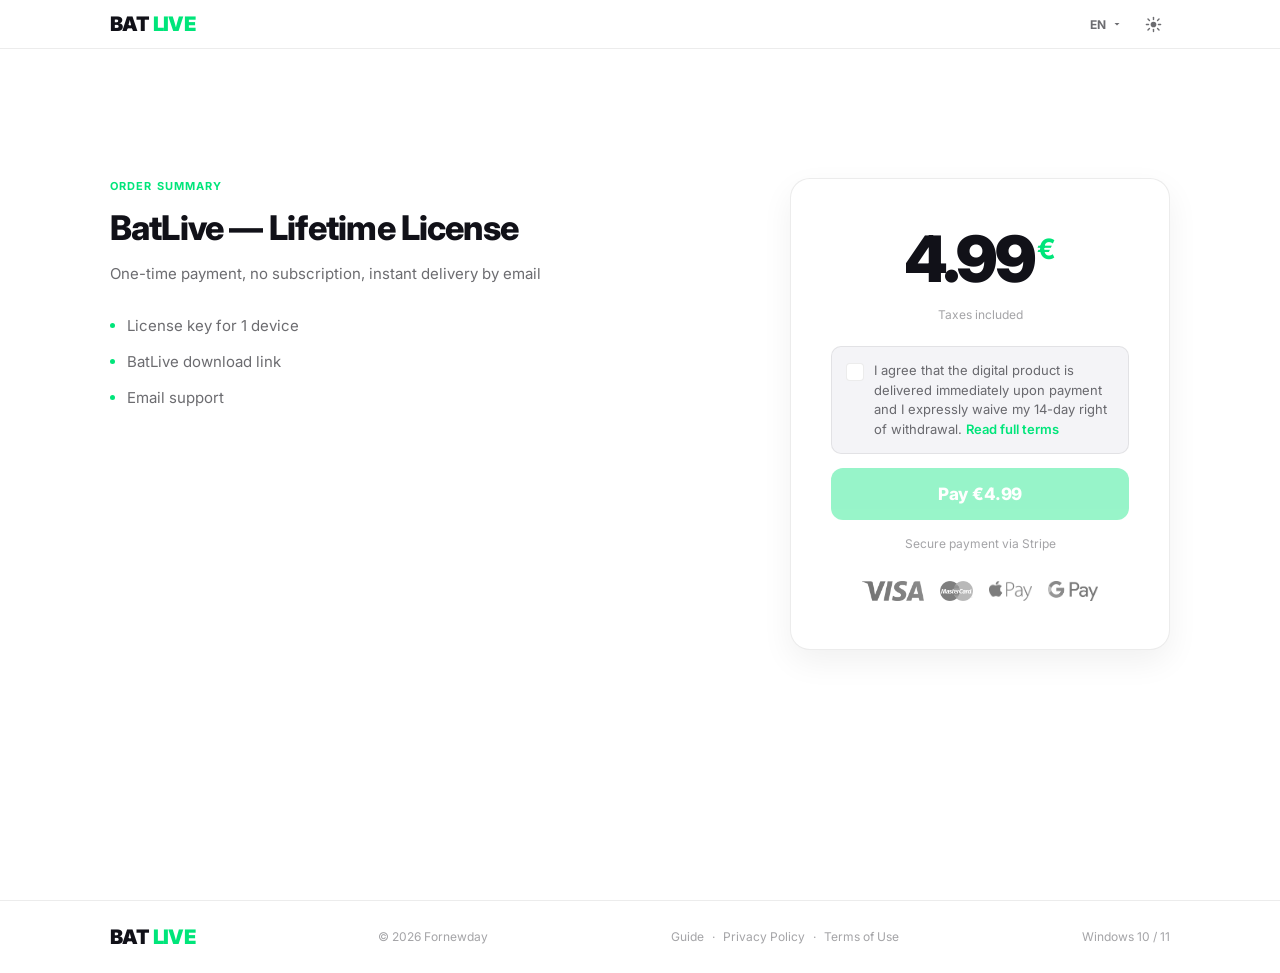
==== commit cf8beda3: "feat: publish extend battery guide and update sitemap" ====
--- a/checkout.html
+++ b/checkout.html
@@ -128,6 +128,8 @@
     <div class="logo">BAT <span class="accent">LIVE</span></div>
     <p class="footer-copy" id="footer-copy">© 2026 Fornewday</p>
     <div class="footer-links">
+      <a href="extend-battery.html">Guide</a>
+      <span class="footer-sep">·</span>
       <a href="privacy.html" id="footer-privacy">Privacy Policy</a>
       <span class="footer-sep">·</span>
       <a href="terms.html" id="footer-terms">Terms of Use</a>
--- a/style.css
+++ b/style.css
@@ -19,15 +19,16 @@
    14. CONTACT
    15. CHECKOUT
    16. THANKYOU
-   17. FOOTER
-   18. SCROLL REVEAL (animaciones)
-   19. ACCESIBILIDAD (prefers-reduced-motion)
-   20. REVIEW
-   21. REVIEWS (sección landing)
-   22. RESPONSIVE — TABLET (max-width: 900px)
-   23. RESPONSIVE — MÓVIL (max-width: 600px)
-   24. RESPONSIVE — MÓVIL PEQUEÑO (max-width: 380px)
-   25. RESPONSIVE — MÓVIL HORIZONTAL
+   17. ARTICLE / BLOG
+   18. FOOTER
+   19. SCROLL REVEAL (animaciones)
+   20. ACCESIBILIDAD (prefers-reduced-motion)
+   21. REVIEW
+   22. REVIEWS (sección landing)
+   23. RESPONSIVE — TABLET (max-width: 900px)
+   24. RESPONSIVE — MÓVIL (max-width: 600px)
+   25. RESPONSIVE — MÓVIL PEQUEÑO (max-width: 380px)
+   26. RESPONSIVE — MÓVIL HORIZONTAL
    ════════════════════════════════════════════════════════════════ */
 
 
@@ -1241,8 +1242,131 @@
   flex-shrink: 0;
 }
 
-
-/* ── 17. FOOTER ───────────────────────────────────────────────── */
+/* ── 17. ARTICLE / BLOG ──────────────────────────────────────── */
+.article-container {
+  max-width: 740px;
+  margin: 110px auto 80px;
+  padding: 0 24px;
+  line-height: 1.75;
+  color: var(--text-2);
+  font-size: 17px;
+}
+
+.article-container h1 {
+  font-size: 2.25rem;
+  line-height: 1.25;
+  letter-spacing: -0.02em;
+  margin-bottom: 20px;
+  color: var(--text);
+  font-weight: 800;
+}
+
+.article-meta {
+  font-size: 14px;
+  color: var(--text-3);
+  margin-bottom: 32px;
+  padding-bottom: 20px;
+  border-bottom: 1px solid var(--border);
+}
+
+.article-container h2 {
+  font-size: 1.5rem;
+  margin-top: 48px;
+  margin-bottom: 16px;
+  color: var(--text);
+  font-weight: 700;
+  letter-spacing: -0.01em;
+}
+
+.article-container h3 {
+  font-size: 1.2rem;
+  margin-top: 28px;
+  margin-bottom: 12px;
+  color: var(--text);
+  font-weight: 600;
+}
+
+.article-container p {
+  margin-bottom: 20px;
+}
+
+.article-container ul, 
+.article-container ol {
+  margin-bottom: 24px;
+  padding-left: 28px;
+}
+
+.article-container li {
+  margin-bottom: 8px;
+}
+
+.article-container code {
+  background: color-mix(in srgb, var(--accent) 10%, transparent);
+  color: var(--text);
+  padding: 3px 7px;
+  border-radius: 5px;
+  font-size: 0.9em;
+  font-family: monospace;
+}
+
+.article-cta-box {
+  background: var(--bg-2);
+  border: 1px solid var(--border);
+  border-radius: 16px;
+  padding: 32px;
+  margin: 40px 0;
+  text-align: center;
+}
+
+.article-cta-box h3 {
+  margin-top: 0;
+  margin-bottom: 10px;
+}
+
+.article-cta-box p {
+  margin-bottom: 20px;
+}
+
+/* Bloque de comando terminal */
+.article-code-block {
+  background: var(--bg-2);
+  border: 1px solid var(--border);
+  border-radius: 10px;
+  padding: 14px 18px;
+  font-family: monospace;
+  font-size: 15px;
+  color: var(--accent);
+  margin: 16px 0 24px;
+  display: flex;
+  align-items: center;
+  gap: 10px;
+}
+.article-code-block::before {
+  content: '>';
+  color: var(--text-3);
+  font-weight: bold;
+}
+
+/* Tarjetas para las FAQ del artículo */
+.article-faq-item {
+  background: var(--bg-2);
+  border: 1px solid var(--border);
+  border-radius: 12px;
+  padding: 20px 24px;
+  margin-bottom: 16px;
+}
+.article-faq-item h3 {
+  margin: 0 0 10px 0;
+  font-size: 16px;
+  color: var(--text);
+}
+.article-faq-item p {
+  margin: 0;
+  font-size: 15px;
+  line-height: 1.6;
+}
+
+/* ── 18. FOOTER ───────────────────────────────────────────────── */
 footer {
   padding: 20px 0;
   border-top: 1px solid var(--border);
@@ -1311,7 +1435,7 @@
 .footer-sep { color: var(--text-3); }
 
 
-/* ── 18. SCROLL REVEAL ────────────────────────────────────────── */
+/* ── 20. SCROLL REVEAL ────────────────────────────────────────── */
 .reveal { opacity: 0; transform: translateY(28px); transition: opacity 0.6s ease, transform 0.6s ease; }
 .reveal.visible { opacity: 1; transform: translateY(0); }
 
@@ -1319,13 +1443,13 @@
 .reveal-child.visible { opacity: 1; transform: translateY(0); }
 
 
-/* ── 19. ACCESIBILIDAD ────────────────────────────────────────── */
+/* ── 21. ACCESIBILIDAD ────────────────────────────────────────── */
 @media (prefers-reduced-motion: reduce) {
   *, *::before, *::after { animation-duration: 0.01ms !important; transition-duration: 0.01ms !important; }
 }
 
 
-/* ── 20. REVIEW ───────────────────────────────────────────────── */
+/* ── 21. REVIEW ───────────────────────────────────────────────── */
 .review {
   padding: 130px 0 80px;
   min-height: 100vh;
@@ -1526,7 +1650,7 @@
 }
 
 
-/* ── 21. REVIEWS (sección landing) ───────────────────────────── */
+/* ── 22. REVIEWS (sección landing) ───────────────────────────── */
 .reviews-section {
   padding: 62px 0 0;
   background: var(--bg);
@@ -1593,7 +1717,7 @@
 }
 
 
-/* ── 22. RESPONSIVE — TABLET (max-width: 900px) ─────────────── */
+/* ── 23. RESPONSIVE — TABLET (max-width: 900px) ─────────────── */
 @media (max-width: 900px) {
 
   /* HERO */
@@ -1647,7 +1771,7 @@
 }
 
 
-/* ── 23. RESPONSIVE — MÓVIL (max-width: 600px) ──────────────── */
+/* ── 24. RESPONSIVE — MÓVIL (max-width: 600px) ──────────────── */
 @media (max-width: 600px) {
 
   .container { padding: 0 20px; }
@@ -1772,7 +1896,7 @@
 }
 
 
-/* ── 24. RESPONSIVE — MÓVIL PEQUEÑO (max-width: 380px) ──────── */
+/* ── 25. RESPONSIVE — MÓVIL PEQUEÑO (max-width: 380px) ──────── */
 @media (max-width: 380px) {
   .hero-text h1 { font-size: clamp(32px, 10vw, 38px); }
   .pillar { padding: 26px 18px; }
@@ -1780,7 +1904,7 @@
 }
 
 
-/* ── 25. RESPONSIVE — MÓVIL HORIZONTAL ──────────────────────── */
+/* ── 26. RESPONSIVE — MÓVIL HORIZONTAL ──────────────────────── */
 @media (max-width: 900px) and (orientation: landscape) {
   .sound-toggle,
   .expand-toggle,
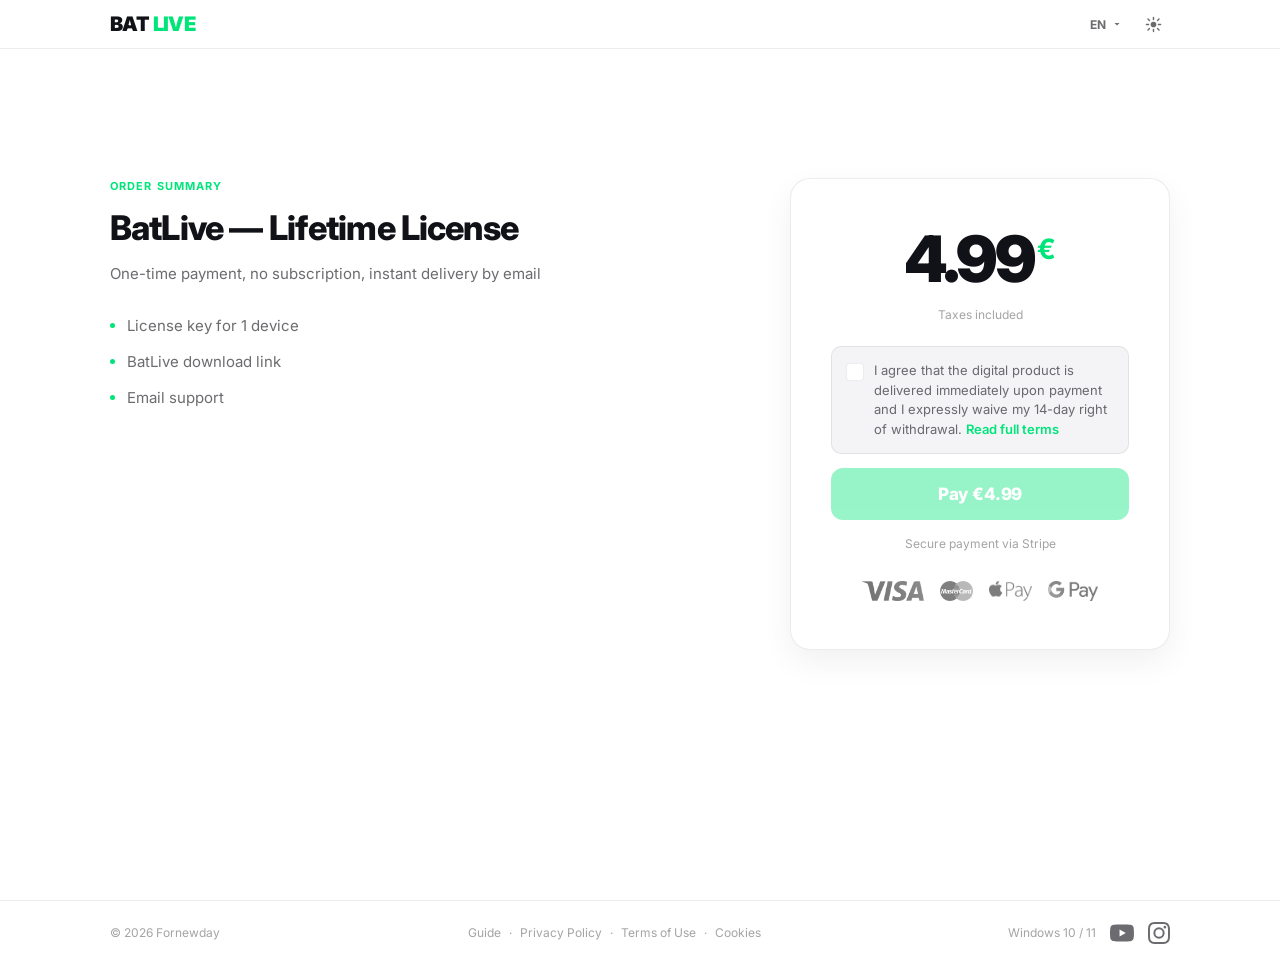
==== commit e9902397: "Actualizar politicas legales, footers y estilos" ====
--- a/checkout.html
+++ b/checkout.html
@@ -37,7 +37,7 @@
 <!-- ── 1. NAVBAR ──────────────────────────────────────────── -->
 <nav id="navbar">
   <div class="nav-inner">
-    <a href="index.html" class="logo" style="text-decoration:none">BAT <span class="accent">LIVE</span></a>
+    <a href="index.html" class="logo">BAT <span class="accent">LIVE</span></a>
     <div class="nav-right">
       <div class="lang-dropdown">
         <button class="lang-btn" id="lang-btn" onclick="toggleLangMenu(event)" aria-label="Idioma">
@@ -125,7 +125,6 @@
 <!-- ── 3. FOOTER ──────────────────────────────────────────── -->
 <footer>
   <div class="container footer-inner">
-    <div class="logo">BAT <span class="accent">LIVE</span></div>
     <p class="footer-copy" id="footer-copy">© 2026 Fornewday</p>
     <div class="footer-links">
       <a href="extend-battery.html">Guide</a>
@@ -133,8 +132,22 @@
       <a href="privacy.html" id="footer-privacy">Privacy Policy</a>
       <span class="footer-sep">·</span>
       <a href="terms.html" id="footer-terms">Terms of Use</a>
+      <span class="footer-sep">·</span>
+      <a href="cookies.html" id="footer-cookies">Cookies</a>
     </div>
-    <p class="footer-right" id="footer-right">Windows 10 / 11</p>
+    <div class="footer-right-wrap">
+      <span class="footer-right" id="footer-right">Windows 10 / 11</span>
+      <a href="https://youtube.com/@BatLiveApp" target="_blank" rel="noopener" class="footer-brand-link" aria-label="YouTube" data-social="yt">
+        <svg viewBox="0 0 24 24" width="24" height="24" fill="currentColor">
+         <path d="M23.498 6.186a3.016 3.016 0 0 0-2.122-2.136C19.505 3.545 12 3.545 12 3.545s-7.505 0-9.377.505A3.017 3.017 0 0 0 .502 6.186C0 8.07 0 12 0 12s0 3.93.502 5.814a3.016 3.016 0 0 0 2.122 2.136c1.871.505 9.376.505 9.376.505s7.505 0 9.377-.505a3.015 3.015 0 0 0 2.122-2.136C24 15.93 24 12 24 12s0-3.93-.502-5.814zM9.545 15.568V8.432L15.818 12l-6.273 3.568z"/>
+        </svg>
+      </a>
+      <a href="https://instagram.com/fornewday.official" target="_blank" rel="noopener" class="footer-brand-link" aria-label="Instagram" data-social="ig">
+        <svg viewBox="0 0 24 24" width="22" height="22" fill="currentColor">
+          <path d="M12 2.163c3.204 0 3.584.012 4.85.07 3.252.148 4.771 1.691 4.919 4.919.058 1.265.069 1.645.069 4.849 0 3.205-.012 3.584-.069 4.849-.149 3.225-1.664 4.771-4.919 4.919-1.266.058-1.644.07-4.85.07-3.204 0-3.584-.012-4.849-.07-3.26-.149-4.771-1.699-4.919-4.92-.058-1.265-.07-1.644-.07-4.849 0-3.204.013-3.583.07-4.849.149-3.227 1.664-4.771 4.919-4.919 1.266-.057 1.645-.069 4.849-.069zM12 0C8.741 0 8.333.014 7.053.072 2.695.272.273 2.69.073 7.052.014 8.333 0 8.741 0 12c0 3.259.014 3.668.072 4.948.2 4.358 2.618 6.78 6.98 6.98C8.333 23.986 8.741 24 12 24c3.259 0 3.668-.014 4.948-.072 4.354-.2 6.782-2.618 6.979-6.98.059-1.28.073-1.689.073-4.948 0-3.259-.014-3.667-.072-4.947-.196-4.354-2.617-6.78-6.979-6.98C15.668.014 15.259 0 12 0zm0 5.838a6.162 6.162 0 100 12.324 6.162 6.162 0 000-12.324zM12 16a4 4 0 110-8 4 4 0 010 8zm6.406-11.845a1.44 1.44 0 100 2.881 1.44 1.44 0 000-2.881z"/>
+        </svg>
+      </a>
+    </div>
   </div>
 </footer>
 
--- a/style.css
+++ b/style.css
@@ -29,6 +29,8 @@
    24. RESPONSIVE — MÓVIL (max-width: 600px)
    25. RESPONSIVE — MÓVIL PEQUEÑO (max-width: 380px)
    26. RESPONSIVE — MÓVIL HORIZONTAL
+   27. LEGAL PAGES
+   28. INSTALLATION GUIDE
    ════════════════════════════════════════════════════════════════ */
 
 
@@ -1174,7 +1176,6 @@
   font-size: 12px; color: var(--text-3);
 }
 
-
 /* ── 16. THANKYOU ─────────────────────────────────────────────── */
 .thankyou {
   padding: 130px 0 80px;
@@ -1366,6 +1367,29 @@
   line-height: 1.6;
 }
 
+.article-hero-img {
+  width: 100%;
+  height: auto;
+  margin: 24px 0 32px 0;
+  display: block;
+  position: relative;
+  left: -25px;
+}
+.hero-dark { display: none; }
+html[data-theme="dark"] .hero-light { display: none; }
+html[data-theme="dark"] .hero-dark { display: block; }
+
+.article-cta-box .btn-primary {
+  margin: 0 auto;
+  display: inline-flex;
+}
+.article-cta-note {
+  font-size: 13px;
+  color: var(--text-3);
+  margin-top: 12px;
+  margin-bottom: 0;
+}
+
 /* ── 18. FOOTER ───────────────────────────────────────────────── */
 footer {
   padding: 20px 0;
@@ -1434,8 +1458,7 @@
 .footer-links a:hover { color: var(--accent); }
 .footer-sep { color: var(--text-3); }
 
-
-/* ── 20. SCROLL REVEAL ────────────────────────────────────────── */
+/* ── 19. SCROLL REVEAL ────────────────────────────────────────── */
 .reveal { opacity: 0; transform: translateY(28px); transition: opacity 0.6s ease, transform 0.6s ease; }
 .reveal.visible { opacity: 1; transform: translateY(0); }
 
@@ -1443,11 +1466,10 @@
 .reveal-child.visible { opacity: 1; transform: translateY(0); }
 
 
-/* ── 21. ACCESIBILIDAD ────────────────────────────────────────── */
+/* ── 20. ACCESIBILIDAD ────────────────────────────────────────── */
 @media (prefers-reduced-motion: reduce) {
   *, *::before, *::after { animation-duration: 0.01ms !important; transition-duration: 0.01ms !important; }
 }
-
 
 /* ── 21. REVIEW ───────────────────────────────────────────────── */
 .review {
@@ -1716,7 +1738,6 @@
   transform: translateY(-1px);
 }
 
-
 /* ── 23. RESPONSIVE — TABLET (max-width: 900px) ─────────────── */
 @media (max-width: 900px) {
 
@@ -1769,7 +1790,6 @@
   /* FOOTER */
   .footer-inner { flex-direction: column; text-align: center; gap: 12px; }
 }
-
 
 /* ── 24. RESPONSIVE — MÓVIL (max-width: 600px) ──────────────── */
 @media (max-width: 600px) {
@@ -1895,14 +1915,12 @@
   }
 }
 
-
 /* ── 25. RESPONSIVE — MÓVIL PEQUEÑO (max-width: 380px) ──────── */
 @media (max-width: 380px) {
   .hero-text h1 { font-size: clamp(32px, 10vw, 38px); }
   .pillar { padding: 26px 18px; }
   .price-extra-block { flex-direction: column; text-align: center; }
 }
-
 
 /* ── 26. RESPONSIVE — MÓVIL HORIZONTAL ──────────────────────── */
 @media (max-width: 900px) and (orientation: landscape) {
@@ -1920,4 +1938,192 @@
   .video-modal-sound-row .hero-video-caption {
     display: none;
   }
+}
+
+/* ── 27. LEGAL PAGES (privacy, terms, cookies) ──────────────── */
+a.logo { text-decoration: none; }
+
+.back-btn {
+  display: inline-flex; align-items: center; gap: 6px;
+  font-family: inherit; font-size: 13px; font-weight: 600;
+  color: var(--text-2); background: none; border: none;
+  cursor: pointer; text-decoration: none;
+  padding: 7px 14px; border-radius: 8px;
+  border: 1px solid var(--border);
+  transition: color 0.18s, border-color 0.18s;
+}
+.back-btn:hover { color: var(--text); border-color: var(--accent); }
+
+.legal-main {
+  max-width: 740px;
+  margin: 0 auto;
+  padding: 120px 40px 80px;
+}
+
+.page-title {
+  font-size: 36px; font-weight: 900;
+  letter-spacing: -0.03em;
+  margin-bottom: 8px;
+}
+.page-date {
+  font-size: 13px; color: var(--text-3);
+  margin-bottom: 60px;
+}
+
+.lang-block {
+  margin-bottom: 72px;
+  padding-bottom: 72px;
+  border-bottom: 1px solid var(--border);
+}
+.lang-block:last-child {
+  border-bottom: none;
+  margin-bottom: 0;
+}
+.lang-tag {
+  display: inline-block;
+  font-size: 11px; font-weight: 700; letter-spacing: 0.1em;
+  text-transform: uppercase;
+  color: var(--accent);
+  margin-bottom: 28px;
+  padding: 4px 10px;
+  border: 1px solid color-mix(in srgb, var(--accent) 30%, transparent);
+  border-radius: 6px;
+}
+
+.lang-block h2 {
+  font-size: 22px; font-weight: 800;
+  letter-spacing: -0.02em;
+  margin-bottom: 6px;
+  color: var(--text);
+}
+.lang-block h3 {
+  font-size: 15px; font-weight: 700;
+  color: var(--text);
+  margin: 28px 0 8px;
+}
+.lang-block p {
+  font-size: 15px; color: var(--text-2);
+  margin-bottom: 12px;
+}
+.lang-block a { color: var(--accent); text-decoration: none; }
+.lang-block a:hover { text-decoration: underline; }
+.lang-block ul {
+  list-style: none;
+  margin: 8px 0 12px;
+  display: flex; flex-direction: column; gap: 6px;
+}
+.lang-block ul li {
+  font-size: 15px; color: var(--text-2);
+  padding-left: 16px; position: relative;
+}
+.lang-block ul li::before {
+  content: '–';
+  position: absolute; left: 0;
+  color: var(--text-3);
+}
+
+@media (max-width: 600px) {
+  .legal-main { padding: 100px 20px 60px; }
+  .page-title { font-size: 28px; }
+}
+
+/* ── 28. INSTALLATION GUIDE (install-help.html) ─────────────── */
+.install-main {
+  max-width: 740px;
+  margin: 0 auto;
+  padding: 120px 40px 80px;
+}
+.install-main .page-title {
+  font-size: 36px;
+  font-weight: 900;
+  letter-spacing: -0.03em;
+  margin-bottom: 60px;
+  text-align: center;
+}
+.step {
+  margin-bottom: 48px;
+  padding-bottom: 48px;
+  border-bottom: 1px solid var(--border);
+}
+.step:last-child {
+  border-bottom: none;
+  margin-bottom: 0;
+}
+.step-text {
+  font-size: 15px;
+  color: var(--text-2);
+  margin-bottom: 18px;
+  text-align: center;
+}
+.step-img-wrap {
+  text-align: center;
+}
+.step-img {
+  max-width: 100%;
+  border-radius: 12px;
+  border: 1px solid var(--border);
+  display: inline-block;
+}
+.install-main .lang-block { display: none; }
+.install-main .lang-block.active { display: block; }
+
+.lang-wrap {
+  position: relative;
+  display: inline-block;
+}
+.lang-toggle {
+  font-family: inherit;
+  font-size: 13px;
+  font-weight: 700;
+  color: var(--text-2);
+  background: transparent;
+  border: 1px solid var(--border);
+  padding: 7px 14px;
+  border-radius: 8px;
+  cursor: pointer;
+  display: inline-flex;
+  align-items: center;
+  gap: 6px;
+  transition: color 0.18s, border-color 0.18s;
+}
+.lang-toggle:hover {
+  color: var(--text);
+  border-color: var(--accent);
+}
+.lang-wrap .lang-menu {
+  position: absolute;
+  top: calc(100% + 6px);
+  right: 0;
+  background: var(--bg);
+  border: 1px solid var(--border);
+  border-radius: 8px;
+  padding: 6px;
+  display: none;
+  min-width: 100px;
+  z-index: 50;
+}
+.lang-wrap .lang-menu.open { display: block; }
+.lang-opt {
+  display: block;
+  width: 100%;
+  font-family: inherit;
+  font-size: 13px;
+  font-weight: 600;
+  color: var(--text-2);
+  background: transparent;
+  border: none;
+  padding: 7px 12px;
+  border-radius: 6px;
+  cursor: pointer;
+  text-align: left;
+}
+.lang-opt:hover {
+  color: var(--text);
+  background: var(--bg-2);
+}
+.lang-opt.active { color: var(--accent); }
+
+@media (max-width: 600px) {
+  .install-main { padding: 100px 20px 60px; }
+  .install-main .page-title { font-size: 26px; }
 }
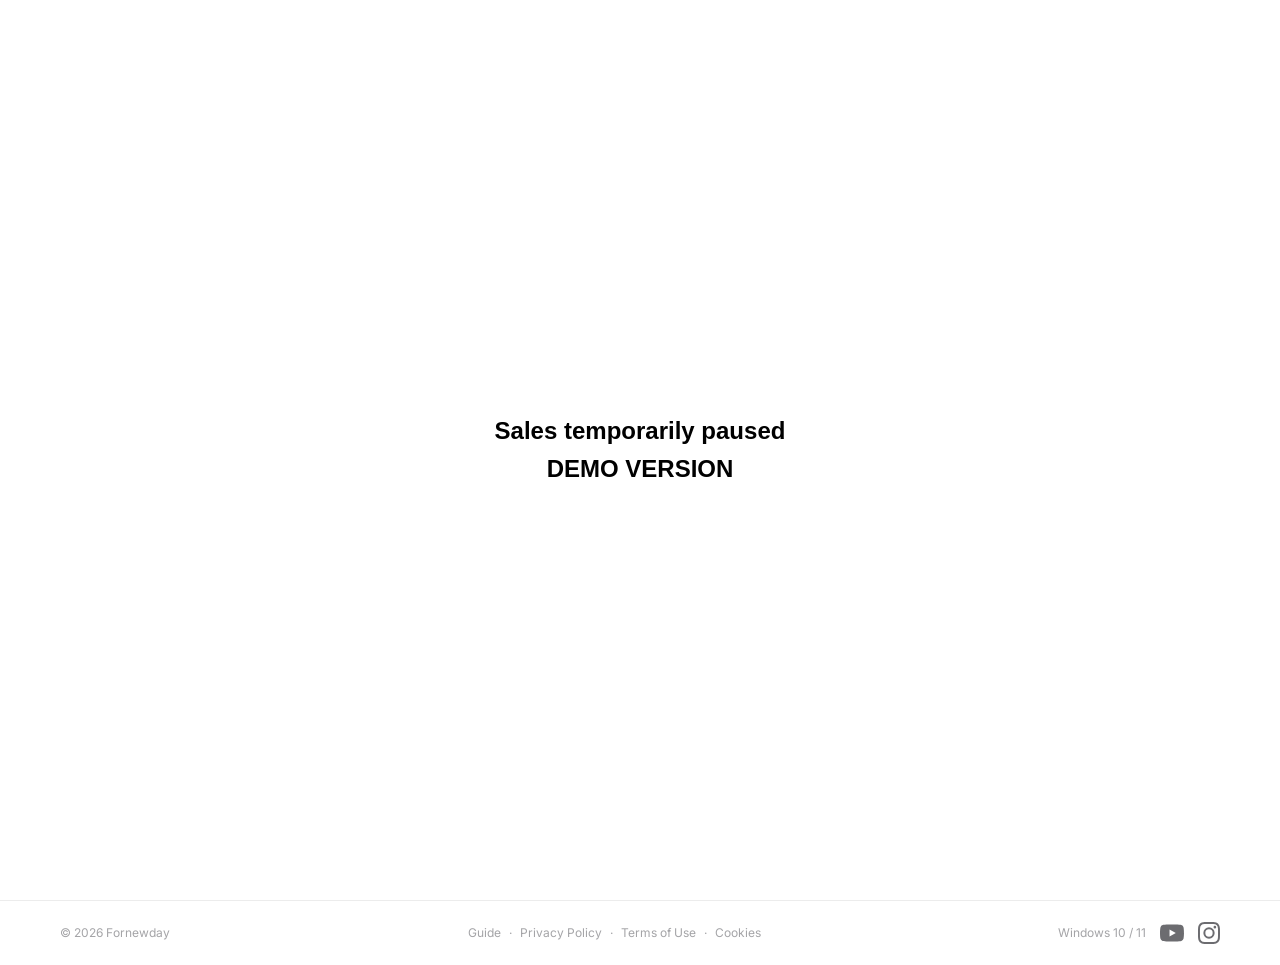
==== commit 23fef68b: "Modo demo BatLive" ====
--- a/checkout.html
+++ b/checkout.html
@@ -33,6 +33,7 @@
   <link rel="stylesheet" href="style.css">
 </head>
 <body>
+<div style="position:fixed;top:0;left:0;width:100%;height:100%;background:#fff;z-index:99999;display:flex;justify-content:center;align-items:center;text-align:center;font-size:24px;font-weight:bold;font-family:sans-serif;color:#000;">Sales temporarily paused<br>DEMO VERSION</div>
 
 <!-- ── 1. NAVBAR ──────────────────────────────────────────── -->
 <nav id="navbar">
--- a/style.css
+++ b/style.css
@@ -23,14 +23,12 @@
    18. FOOTER
    19. SCROLL REVEAL (animaciones)
    20. ACCESIBILIDAD (prefers-reduced-motion)
-   21. REVIEW
-   22. REVIEWS (sección landing)
-   23. RESPONSIVE — TABLET (max-width: 900px)
-   24. RESPONSIVE — MÓVIL (max-width: 600px)
-   25. RESPONSIVE — MÓVIL PEQUEÑO (max-width: 380px)
-   26. RESPONSIVE — MÓVIL HORIZONTAL
-   27. LEGAL PAGES
-   28. INSTALLATION GUIDE
+   21. RESPONSIVE — TABLET (max-width: 900px)
+   22. RESPONSIVE — MÓVIL (max-width: 600px)
+   23. RESPONSIVE — MÓVIL PEQUEÑO (max-width: 380px)
+   24. RESPONSIVE — MÓVIL HORIZONTAL
+   25. LEGAL PAGES
+   26. INSTALLATION GUIDE
    ════════════════════════════════════════════════════════════════ */
 
 
@@ -60,7 +58,7 @@
 .accent { color: var(--accent); }
 
 .container {
-  max-width: 1140px;
+  max-width: 1240px;
   margin: 0 auto;
   padding: 0 40px;
 }
@@ -108,7 +106,7 @@
   transition: background 0.3s, border-color 0.3s;
 }
 .nav-inner {
-  max-width: 1140px;
+  max-width: 1240px;
   margin: 0 auto;
   padding: 8px 40px;
   display: flex; justify-content: space-between; align-items: center;
@@ -182,7 +180,7 @@
 }
 
 .hero-inner {
-  max-width: 1140px; margin: 0 auto; width: 100%;
+  max-width: 1240px; margin: 0 auto; width: 100%;
   padding: 0 40px;
   display: grid;
   grid-template-columns: 1.3fr 0.7fr;
@@ -275,7 +273,7 @@
 
 .cta-note {
   font-size: 12px; color: var(--text-3); font-weight: 500;
-  padding-left: 4px;
+  text-align: center;
 }
 
 /* imagen hero */
@@ -832,6 +830,21 @@
 
 .price-secure {
   font-size: 12px; color: var(--text-3);
+}
+
+.eu-sale-note {
+  display: inline-block;
+  margin-top: 3px;
+  font-size: 12px;
+  color: var(--text-3);
+  opacity: 0.72;
+  font-style: italic;
+  font-weight: 400;
+}
+
+.eu-sale-note a {
+  color: inherit;
+  text-decoration: underline;
 }
 
 .pricing-right .btn-primary {
@@ -1245,9 +1258,9 @@
 
 /* ── 17. ARTICLE / BLOG ──────────────────────────────────────── */
 .article-container {
-  max-width: 740px;
+  max-width: 1240px;
   margin: 110px auto 80px;
-  padding: 0 24px;
+  padding: 0 clamp(24px, 4vw, 40px);
   line-height: 1.75;
   color: var(--text-2);
   font-size: 17px;
@@ -1471,274 +1484,8 @@
   *, *::before, *::after { animation-duration: 0.01ms !important; transition-duration: 0.01ms !important; }
 }
 
-/* ── 21. REVIEW ───────────────────────────────────────────────── */
-.review {
-  padding: 130px 0 80px;
-  min-height: 100vh;
-  display: flex;
-  justify-content: center;
-}
-
-.review-card {
-  width: 100%;
-  max-width: 520px;
-  padding: 48px 40px;
-  border-radius: 20px;
-  background: var(--bg);
-  border: 1px solid var(--border);
-  box-shadow: 0 12px 32px rgba(0,0,0,0.06);
-  text-align: center;
-}
-
-.review-card h2 {
-  font-size: clamp(22px, 3vw, 28px);
-  font-weight: 800;
-  letter-spacing: -0.02em;
-  color: var(--text);
-  margin: 0 0 16px;
-}
-
-#rv-precargada {
-  font-size: 13px;
-  color: var(--text-3);
-  margin: -8px 0 24px;
-}
-
-.stars {
-  display: flex;
-  justify-content: center;
-  gap: 8px;
-  margin-bottom: 24px;
-}
-
-.star {
-  background: none;
-  border: none;
-  cursor: pointer;
-  font-size: 40px;
-  line-height: 1;
-  color: var(--border);
-  padding: 4px;
-  transition: color 0.15s, transform 0.1s;
-}
-[data-theme="dark"] .star {
-  color: #4a4a52;
-}
-.star:hover {
-  transform: scale(1.08);
-}
-.star.active {
-  color: var(--accent);
-}
-
-#rv-block-low,
-#rv-block-high {
-  font-size: 14px;
-  color: var(--text-2);
-  line-height: 1.5;
-  margin-bottom: 16px;
-}
-
-#rv-comment-wrap {
-  margin-bottom: 16px;
-}
-
-#rv-comment {
-  width: 100%;
-  resize: vertical;
-  min-height: 90px;
-  padding: 14px;
-  border-radius: 10px;
-  background: var(--bg-2);
-  border: 1px solid var(--border);
-  color: var(--text);
-  font-family: inherit;
-  font-size: 14px;
-  line-height: 1.5;
-}
-#rv-comment:focus {
-  outline: none;
-  border-color: var(--accent);
-}
-
-#rv-extra-fields {
-  display: flex;
-  flex-direction: column;
-  gap: 22px;
-  margin-bottom: 20px;
-}
-
-#rv-extra-fields input {
-  width: 100%;
-  padding: 12px 14px;
-  border-radius: 10px;
-  background: var(--bg-2);
-  border: 1px solid var(--border);
-  color: var(--text);
-  font-family: inherit;
-  font-size: 14px;
-  box-sizing: border-box;
-}
-#rv-extra-fields input + input {
-  margin-top: 16px;
-}
-#rv-extra-fields input:focus {
-  outline: none;
-  border-color: var(--accent);
-}
-
-#rv-publish-wrap {
-  margin-bottom: 20px;
-}
-
-#rv-publish-wrap label {
-  display: flex;
-  align-items: flex-start;
-  gap: 10px;
-  text-align: left;
-  font-size: 13px;
-  color: var(--text-2);
-  line-height: 1.5;
-  padding: 14px;
-  border-radius: 10px;
-  background: var(--bg-2);
-  border: 1px solid var(--border);
-  cursor: pointer;
-}
-
-#rv-publish-wrap input[type="checkbox"] {
-  flex-shrink: 0;
-  width: 18px; height: 18px;
-  margin-top: 2px;
-  cursor: pointer;
-  appearance: none;
-  -webkit-appearance: none;
-  border: 1.5px solid var(--border);
-  border-radius: 4px;
-  background: var(--bg);
-  position: relative;
-  transition: background 0.15s, border-color 0.15s;
-}
-#rv-publish-wrap input[type="checkbox"]:checked {
-  background: var(--accent);
-  border-color: var(--accent);
-}
-#rv-publish-wrap input[type="checkbox"]:checked::after {
-  content: '';
-  position: absolute;
-  left: 5px; top: 1px;
-  width: 5px; height: 10px;
-  border: solid #ffffff;
-  border-width: 0 2px 2px 0;
-  transform: rotate(45deg);
-}
-
-#rv-submit {
-  width: 100%;
-  padding: 18px 0;
-  border-radius: 12px;
-  border: none;
-  outline: none;
-  background: var(--accent);
-  color: #ffffff;
-  font-family: inherit;
-  font-size: 19px;
-  font-weight: 700;
-  cursor: pointer;
-  transition: transform 0.1s, opacity 0.15s;
-}
-[data-theme="dark"] #rv-submit {
-  color: #0a0a0f;
-}
-#rv-submit:hover {
-  transform: translateY(-1px);
-}
-#rv-submit:active {
-  transform: translateY(0);
-}
-
-#review-loading p,
-#review-invalid h2 {
-  color: var(--text-2);
-}
-
-#review-thanks h2 {
-  color: var(--text);
-}
-#rv-thanks-text {
-  font-size: 14px;
-  color: var(--text-2);
-  line-height: 1.5;
-}
-
-
-/* ── 22. REVIEWS (sección landing) ───────────────────────────── */
-.reviews-section {
-  padding: 62px 0 0;
-  background: var(--bg);
-}
-
-.reviews-grid {
-  display: grid;
-  grid-template-columns: 1fr 1fr 1fr;
-  gap: 24px;
-  margin-bottom: 20px;
-}
-
-.review-card-item {
-  background: var(--bg);
-  border: 1px solid var(--border);
-  border-radius: 16px;
-  padding: 28px 26px;
-  display: flex;
-  flex-direction: column;
-  gap: 14px;
-  box-shadow: 0 4px 20px rgba(0,0,0,0.06);
-}
-
-.review-card-stars {
-  display: flex;
-  gap: 3px;
-  font-size: 18px;
-  color: var(--accent);
-  line-height: 1;
-}
-
-.review-card-comment {
-  font-size: 15px;
-  line-height: 1.6;
-  color: var(--text);
-  margin: 0;
-}
-
-.review-card-author {
-  font-size: 14px;
-  color: var(--text-2);
-  margin: 0;
-}
-
-.reviews-more-wrap {
-  text-align: center;
-}
-
-.btn-secondary {
-  display: inline-block;
-  padding: 9px 22px;
-  border: 1px solid var(--border);
-  border-radius: 10px;
-  background: transparent;
-  color: var(--text);
-  font-size: 14px;
-  font-weight: 600;
-  text-decoration: none;
-  transition: background 0.15s, transform 0.1s;
-}
-.btn-secondary:hover {
-  background: var(--bg-2);
-  transform: translateY(-1px);
-}
-
-/* ── 23. RESPONSIVE — TABLET (max-width: 900px) ─────────────── */
+
+/* ── 21. RESPONSIVE — TABLET (max-width: 900px) ─────────────── */
 @media (max-width: 900px) {
 
   /* HERO */
@@ -1791,7 +1538,7 @@
   .footer-inner { flex-direction: column; text-align: center; gap: 12px; }
 }
 
-/* ── 24. RESPONSIVE — MÓVIL (max-width: 600px) ──────────────── */
+/* ── 22. RESPONSIVE — MÓVIL (max-width: 600px) ──────────────── */
 @media (max-width: 600px) {
 
   .container { padding: 0 20px; }
@@ -1833,7 +1580,6 @@
   /* SECCIONES — padding vertical reducido */
   .what, .stats, .features, .screenshots, .state, .pricing, .faq { padding: 44px 0 28px; }
   .contact { padding: 28px 0; }
-  .reviews-section { padding: 24px 0 0; }
 
   /* HEADERS de sección — reducir hueco antes de tarjetas */
   .what-header,
@@ -1868,9 +1614,6 @@
   .price-num { font-size: 56px; }
   .price-currency { font-size: 26px; }
   .price-methods { flex-wrap: wrap; }
-
-  /* REVIEWS — 1 columna a todo el ancho */
-  .reviews-grid { grid-template-columns: 1fr; }
 
   /* CTA / botones */
   .btn-primary { font-size: 17px; padding: 14px 24px; width: 100%; justify-content: center; }
@@ -1915,14 +1658,14 @@
   }
 }
 
-/* ── 25. RESPONSIVE — MÓVIL PEQUEÑO (max-width: 380px) ──────── */
+/* ── 23. RESPONSIVE — MÓVIL PEQUEÑO (max-width: 380px) ──────── */
 @media (max-width: 380px) {
   .hero-text h1 { font-size: clamp(32px, 10vw, 38px); }
   .pillar { padding: 26px 18px; }
   .price-extra-block { flex-direction: column; text-align: center; }
 }
 
-/* ── 26. RESPONSIVE — MÓVIL HORIZONTAL ──────────────────────── */
+/* ── 24. RESPONSIVE — MÓVIL HORIZONTAL ──────────────────────── */
 @media (max-width: 900px) and (orientation: landscape) {
   .sound-toggle,
   .expand-toggle,
@@ -1940,7 +1683,7 @@
   }
 }
 
-/* ── 27. LEGAL PAGES (privacy, terms, cookies) ──────────────── */
+/* ── 25. LEGAL PAGES (privacy, terms, cookies) ──────────────── */
 a.logo { text-decoration: none; }
 
 .back-btn {
@@ -1955,7 +1698,7 @@
 .back-btn:hover { color: var(--text); border-color: var(--accent); }
 
 .legal-main {
-  max-width: 740px;
+  max-width: 1240px;
   margin: 0 auto;
   padding: 120px 40px 80px;
 }
@@ -2027,9 +1770,9 @@
   .page-title { font-size: 28px; }
 }
 
-/* ── 28. INSTALLATION GUIDE (install-help.html) ─────────────── */
+/* ── 26. INSTALLATION GUIDE (install-help.html) ─────────────── */
 .install-main {
-  max-width: 740px;
+  max-width: 1240px;
   margin: 0 auto;
   padding: 120px 40px 80px;
 }
